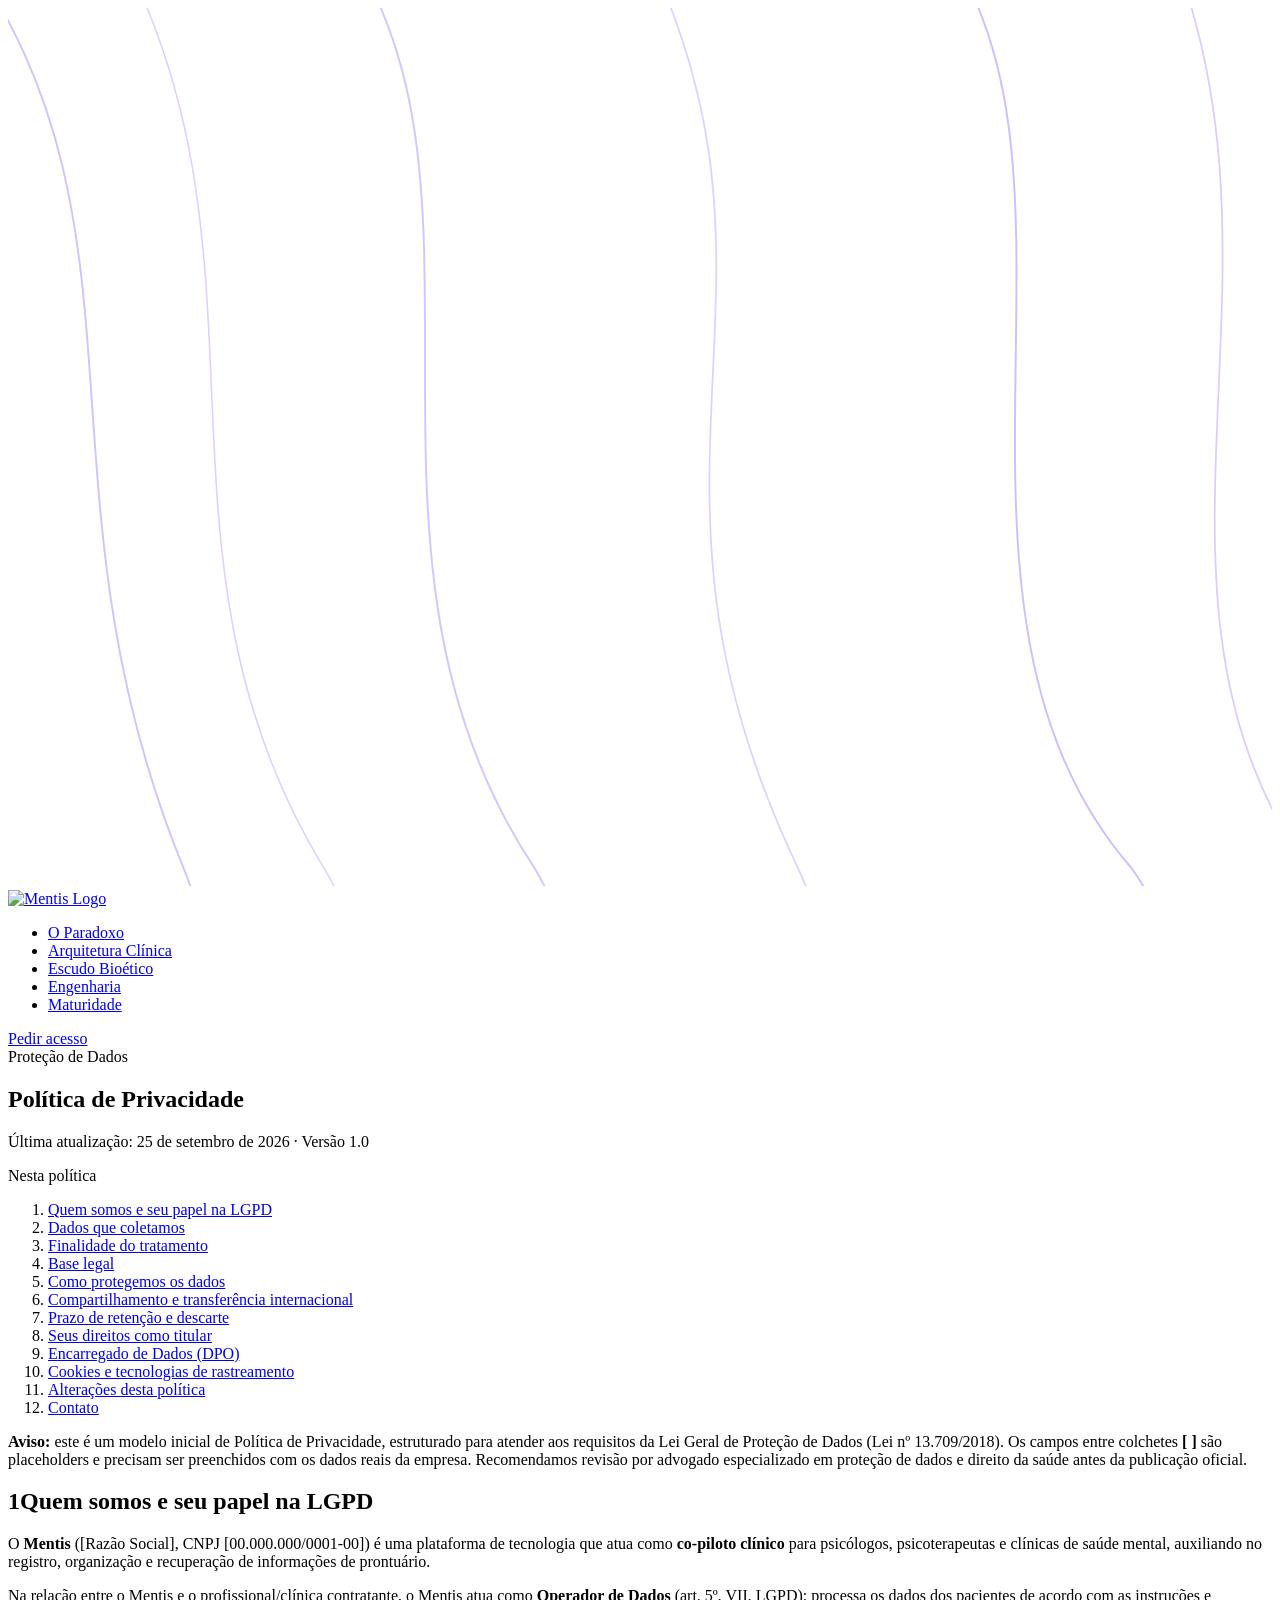
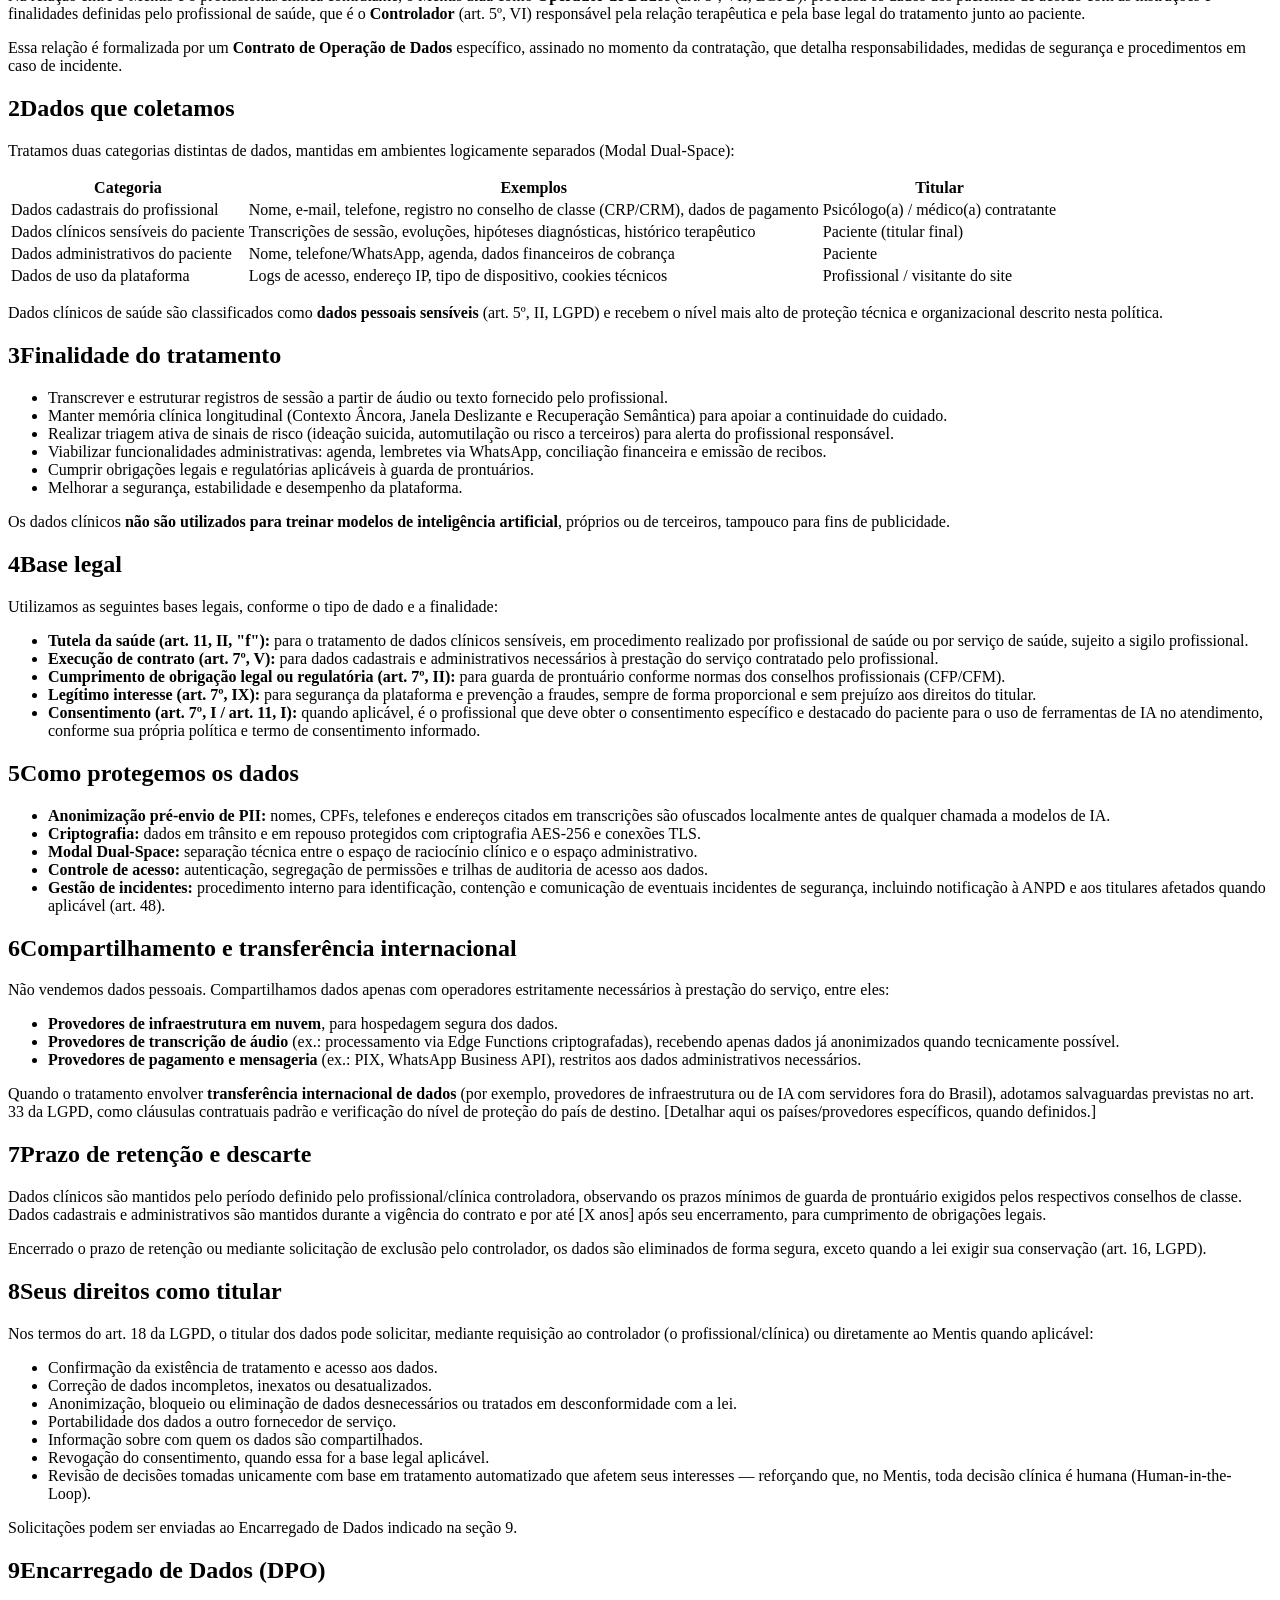
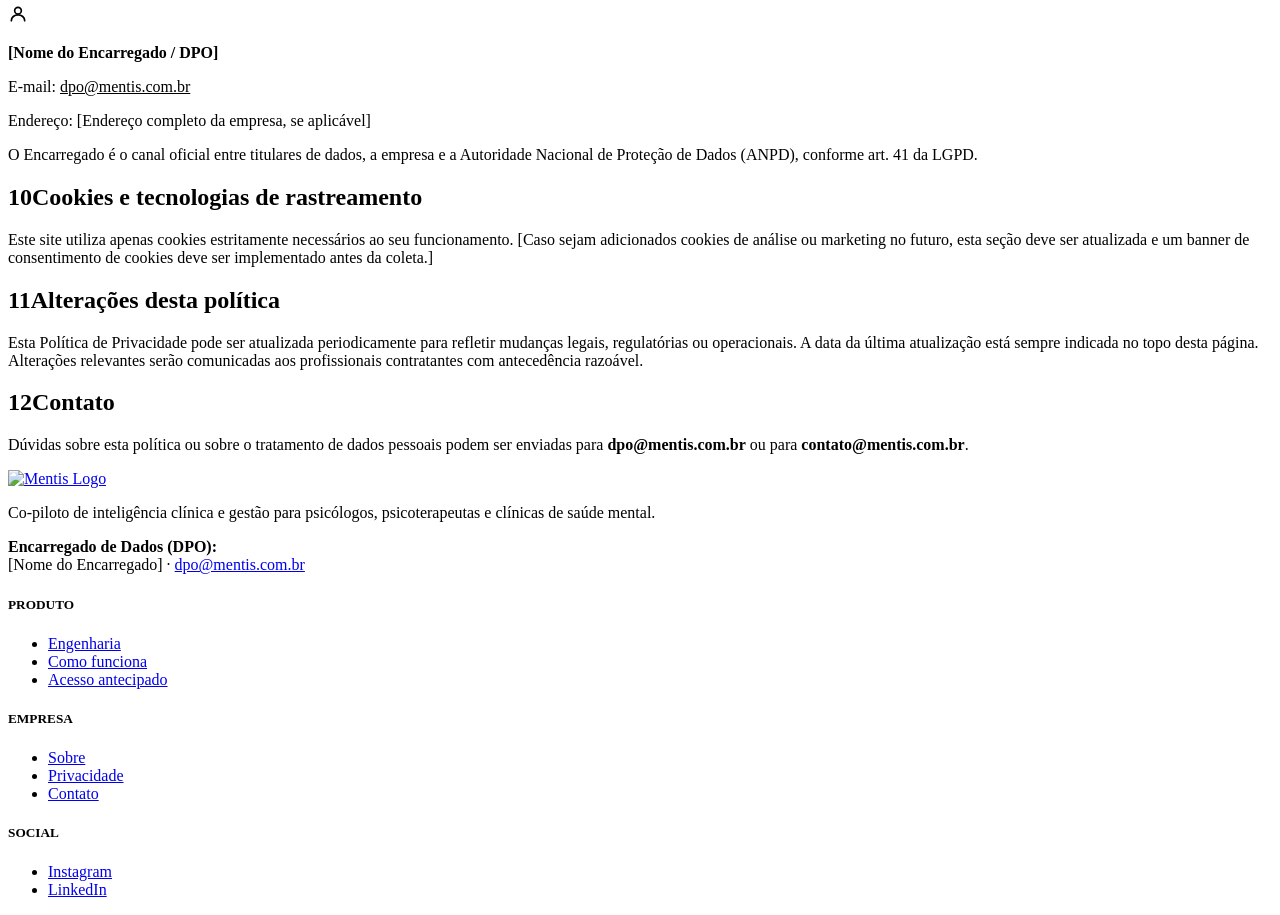
==== privacidade.html @ 3834ee6a "Add files via upload" ====
<!DOCTYPE html>
<html lang="pt-BR">
<head>
    <meta charset="UTF-8">
    <meta name="viewport" content="width=device-width, initial-scale=1.0">
    <title>Política de Privacidade — Mentis</title>
    <!-- Favicon (Ícone da aba do navegador) -->
    <link rel="icon" type="image/png" sizes="32x32" href="assets/images/favicon.png">
    <link rel="icon" type="image/png" sizes="16x16" href="assets/images/favicon.png">
    <link rel="apple-touch-icon" sizes="180x180" href="assets/images/favicon.png">
    <link rel="shortcut icon" href="favicon.ico">
    <link rel="stylesheet" href="styles/styles.css">
    <link rel="preconnect" href="https://fonts.googleapis.com">
    <link rel="preconnect" href="https://fonts.gstatic.com" crossorigin>
    <link href="https://fonts.googleapis.com/css2?family=Lora:ital,wght@0,400..700;1,400..700&family=Plus+Jakarta+Sans:ital,wght@0,400..800;1,400..800&display=swap" rel="stylesheet">
</head>
<body>
    <!-- Animated background wavy lines -->
    <div class="bg-lines" aria-hidden="true">
        <svg viewBox="0 0 1440 1000" fill="none" xmlns="http://www.w3.org/2000/svg" preserveAspectRatio="none">
            <path d="M-60 -80 C 180 240, 20 540, 200 980 C 290 1200, 160 1400, 250 1700" stroke="rgba(110, 68, 255, 0.32)" stroke-width="2.2" class="wave-line wave-1"/>
            <path d="M120 -80 C 320 280, 140 620, 360 980 C 470 1160, 310 1360, 420 1700" stroke="rgba(124, 58, 237, 0.24)" stroke-width="1.8" class="wave-line wave-2"/>
            <path d="M380 -80 C 580 200, 360 620, 600 980 C 720 1180, 520 1380, 660 1700" stroke="rgba(110, 68, 255, 0.30)" stroke-width="2.2" class="wave-line wave-3"/>
            <path d="M720 -80 C 920 320, 680 520, 900 980 C 1020 1240, 820 1420, 960 1700" stroke="rgba(139, 92, 246, 0.28)" stroke-width="2" class="wave-line wave-4"/>
            <path d="M1060 -80 C 1260 180, 1020 680, 1280 980 C 1400 1140, 1210 1360, 1340 1700" stroke="rgba(110, 68, 255, 0.34)" stroke-width="2.2" class="wave-line wave-5"/>
            <path d="M1320 -80 C 1480 300, 1260 660, 1480 980 C 1580 1180, 1410 1380, 1520 1700" stroke="rgba(124, 58, 237, 0.26)" stroke-width="2" class="wave-line wave-6"/>
        </svg>
    </div>

    <header class="header">
        <div class="container header__content">
            <a href="index.html" class="logo" aria-label="Mentis Home" title="Mentis">
                <img src="assets/images/logo.png" alt="Mentis Logo" class="logo__img">
            </a>
            <nav class="nav">
                <ul class="nav__list">
                    <li class="nav__item"><a href="index.html#paradoxo" class="nav__link">O Paradoxo</a></li>
                    <li class="nav__item"><a href="index.html#arquitetura" class="nav__link">Arquitetura Clínica</a></li>
                    <li class="nav__item"><a href="index.html#bioetico" class="nav__link">Escudo Bioético</a></li>
                    <li class="nav__item"><a href="index.html#engenharia" class="nav__link">Engenharia</a></li>
                    <li class="nav__item"><a href="index.html#maturidade" class="nav__link">Maturidade</a></li>
                </ul>
            </nav>
            <a href="index.html#sobre" class="btn btn--primary">Pedir acesso</a>
        </div>
    </header>

    <section class="policy-hero">
        <div class="container">
            <div class="section-tagline-wrapper section-tagline-wrapper--left">
                <span class="tagline-badge">
                    <span class="tagline-badge__dot"></span> Proteção de Dados
                </span>
            </div>
            <h1 class="section-title">Política de Privacidade</h1>
            <p class="policy-hero__updated">Última atualização: 25 de setembro de 2026 &middot; Versão 1.0</p>
        </div>
    </section>

    <section class="policy-layout container">
        <aside class="policy-toc" aria-label="Sumário">
            <p class="policy-toc__title">Nesta política</p>
            <ol>
                <li><a href="#quem-somos">Quem somos e seu papel na LGPD</a></li>
                <li><a href="#dados-coletados">Dados que coletamos</a></li>
                <li><a href="#finalidade">Finalidade do tratamento</a></li>
                <li><a href="#base-legal">Base legal</a></li>
                <li><a href="#seguranca">Como protegemos os dados</a></li>
                <li><a href="#compartilhamento">Compartilhamento e transferência internacional</a></li>
                <li><a href="#retencao">Prazo de retenção e descarte</a></li>
                <li><a href="#direitos">Seus direitos como titular</a></li>
                <li><a href="#encarregado">Encarregado de Dados (DPO)</a></li>
                <li><a href="#cookies">Cookies e tecnologias de rastreamento</a></li>
                <li><a href="#alteracoes">Alterações desta política</a></li>
                <li><a href="#contato">Contato</a></li>
            </ol>
        </aside>

        <article class="policy-content">
            <div class="policy-notice">
                <strong>Aviso:</strong> este é um modelo inicial de Política de Privacidade, estruturado para atender aos requisitos da Lei Geral de Proteção de Dados (Lei nº 13.709/2018). Os campos entre colchetes <strong>[ ]</strong> são placeholders e precisam ser preenchidos com os dados reais da empresa. Recomendamos revisão por advogado especializado em proteção de dados e direito da saúde antes da publicação oficial.
            </div>

            <div class="policy-section" id="quem-somos">
                <h2 class="policy-section__title"><span class="policy-section__number">1</span>Quem somos e seu papel na LGPD</h2>
                <p>
                    O <strong>Mentis</strong> ([Razão Social], CNPJ [00.000.000/0001-00]) é uma plataforma de tecnologia que atua como <strong>co-piloto clínico</strong> para psicólogos, psicoterapeutas e clínicas de saúde mental, auxiliando no registro, organização e recuperação de informações de prontuário.
                </p>
                <p>
                    Na relação entre o Mentis e o profissional/clínica contratante, o Mentis atua como <strong>Operador de Dados</strong> (art. 5º, VII, LGPD): processa os dados dos pacientes de acordo com as instruções e finalidades definidas pelo profissional de saúde, que é o <strong>Controlador</strong> (art. 5º, VI) responsável pela relação terapêutica e pela base legal do tratamento junto ao paciente.
                </p>
                <p>
                    Essa relação é formalizada por um <strong>Contrato de Operação de Dados</strong> específico, assinado no momento da contratação, que detalha responsabilidades, medidas de segurança e procedimentos em caso de incidente.
                </p>
            </div>

            <div class="policy-section" id="dados-coletados">
                <h2 class="policy-section__title"><span class="policy-section__number">2</span>Dados que coletamos</h2>
                <p>Tratamos duas categorias distintas de dados, mantidas em ambientes logicamente separados (Modal Dual-Space):</p>
                <div class="policy-table-wrapper">
                    <table class="policy-table">
                        <thead>
                            <tr>
                                <th>Categoria</th>
                                <th>Exemplos</th>
                                <th>Titular</th>
                            </tr>
                        </thead>
                        <tbody>
                            <tr>
                                <td>Dados cadastrais do profissional</td>
                                <td>Nome, e-mail, telefone, registro no conselho de classe (CRP/CRM), dados de pagamento</td>
                                <td>Psicólogo(a) / médico(a) contratante</td>
                            </tr>
                            <tr>
                                <td>Dados clínicos sensíveis do paciente</td>
                                <td>Transcrições de sessão, evoluções, hipóteses diagnósticas, histórico terapêutico</td>
                                <td>Paciente (titular final)</td>
                            </tr>
                            <tr>
                                <td>Dados administrativos do paciente</td>
                                <td>Nome, telefone/WhatsApp, agenda, dados financeiros de cobrança</td>
                                <td>Paciente</td>
                            </tr>
                            <tr>
                                <td>Dados de uso da plataforma</td>
                                <td>Logs de acesso, endereço IP, tipo de dispositivo, cookies técnicos</td>
                                <td>Profissional / visitante do site</td>
                            </tr>
                        </tbody>
                    </table>
                </div>
                <p>
                    Dados clínicos de saúde são classificados como <strong>dados pessoais sensíveis</strong> (art. 5º, II, LGPD) e recebem o nível mais alto de proteção técnica e organizacional descrito nesta política.
                </p>
            </div>

            <div class="policy-section" id="finalidade">
                <h2 class="policy-section__title"><span class="policy-section__number">3</span>Finalidade do tratamento</h2>
                <ul>
                    <li>Transcrever e estruturar registros de sessão a partir de áudio ou texto fornecido pelo profissional.</li>
                    <li>Manter memória clínica longitudinal (Contexto Âncora, Janela Deslizante e Recuperação Semântica) para apoiar a continuidade do cuidado.</li>
                    <li>Realizar triagem ativa de sinais de risco (ideação suicida, automutilação ou risco a terceiros) para alerta do profissional responsável.</li>
                    <li>Viabilizar funcionalidades administrativas: agenda, lembretes via WhatsApp, conciliação financeira e emissão de recibos.</li>
                    <li>Cumprir obrigações legais e regulatórias aplicáveis à guarda de prontuários.</li>
                    <li>Melhorar a segurança, estabilidade e desempenho da plataforma.</li>
                </ul>
                <p>
                    Os dados clínicos <strong>não são utilizados para treinar modelos de inteligência artificial</strong>, próprios ou de terceiros, tampouco para fins de publicidade.
                </p>
            </div>

            <div class="policy-section" id="base-legal">
                <h2 class="policy-section__title"><span class="policy-section__number">4</span>Base legal</h2>
                <p>Utilizamos as seguintes bases legais, conforme o tipo de dado e a finalidade:</p>
                <ul>
                    <li><strong>Tutela da saúde (art. 11, II, "f"):</strong> para o tratamento de dados clínicos sensíveis, em procedimento realizado por profissional de saúde ou por serviço de saúde, sujeito a sigilo profissional.</li>
                    <li><strong>Execução de contrato (art. 7º, V):</strong> para dados cadastrais e administrativos necessários à prestação do serviço contratado pelo profissional.</li>
                    <li><strong>Cumprimento de obrigação legal ou regulatória (art. 7º, II):</strong> para guarda de prontuário conforme normas dos conselhos profissionais (CFP/CFM).</li>
                    <li><strong>Legítimo interesse (art. 7º, IX):</strong> para segurança da plataforma e prevenção a fraudes, sempre de forma proporcional e sem prejuízo aos direitos do titular.</li>
                    <li><strong>Consentimento (art. 7º, I / art. 11, I):</strong> quando aplicável, é o profissional que deve obter o consentimento específico e destacado do paciente para o uso de ferramentas de IA no atendimento, conforme sua própria política e termo de consentimento informado.</li>
                </ul>
            </div>

            <div class="policy-section" id="seguranca">
                <h2 class="policy-section__title"><span class="policy-section__number">5</span>Como protegemos os dados</h2>
                <ul>
                    <li><strong>Anonimização pré-envio de PII:</strong> nomes, CPFs, telefones e endereços citados em transcrições são ofuscados localmente antes de qualquer chamada a modelos de IA.</li>
                    <li><strong>Criptografia:</strong> dados em trânsito e em repouso protegidos com criptografia AES-256 e conexões TLS.</li>
                    <li><strong>Modal Dual-Space:</strong> separação técnica entre o espaço de raciocínio clínico e o espaço administrativo.</li>
                    <li><strong>Controle de acesso:</strong> autenticação, segregação de permissões e trilhas de auditoria de acesso aos dados.</li>
                    <li><strong>Gestão de incidentes:</strong> procedimento interno para identificação, contenção e comunicação de eventuais incidentes de segurança, incluindo notificação à ANPD e aos titulares afetados quando aplicável (art. 48).</li>
                </ul>
            </div>

            <div class="policy-section" id="compartilhamento">
                <h2 class="policy-section__title"><span class="policy-section__number">6</span>Compartilhamento e transferência internacional</h2>
                <p>
                    Não vendemos dados pessoais. Compartilhamos dados apenas com operadores estritamente necessários à prestação do serviço, entre eles:
                </p>
                <ul>
                    <li><strong>Provedores de infraestrutura em nuvem</strong>, para hospedagem segura dos dados.</li>
                    <li><strong>Provedores de transcrição de áudio</strong> (ex.: processamento via Edge Functions criptografadas), recebendo apenas dados já anonimizados quando tecnicamente possível.</li>
                    <li><strong>Provedores de pagamento e mensageria</strong> (ex.: PIX, WhatsApp Business API), restritos aos dados administrativos necessários.</li>
                </ul>
                <p>
                    Quando o tratamento envolver <strong>transferência internacional de dados</strong> (por exemplo, provedores de infraestrutura ou de IA com servidores fora do Brasil), adotamos salvaguardas previstas no art. 33 da LGPD, como cláusulas contratuais padrão e verificação do nível de proteção do país de destino. [Detalhar aqui os países/provedores específicos, quando definidos.]
                </p>
            </div>

            <div class="policy-section" id="retencao">
                <h2 class="policy-section__title"><span class="policy-section__number">7</span>Prazo de retenção e descarte</h2>
                <p>
                    Dados clínicos são mantidos pelo período definido pelo profissional/clínica controladora, observando os prazos mínimos de guarda de prontuário exigidos pelos respectivos conselhos de classe. Dados cadastrais e administrativos são mantidos durante a vigência do contrato e por até [X anos] após seu encerramento, para cumprimento de obrigações legais.
                </p>
                <p>
                    Encerrado o prazo de retenção ou mediante solicitação de exclusão pelo controlador, os dados são eliminados de forma segura, exceto quando a lei exigir sua conservação (art. 16, LGPD).
                </p>
            </div>

            <div class="policy-section" id="direitos">
                <h2 class="policy-section__title"><span class="policy-section__number">8</span>Seus direitos como titular</h2>
                <p>Nos termos do art. 18 da LGPD, o titular dos dados pode solicitar, mediante requisição ao controlador (o profissional/clínica) ou diretamente ao Mentis quando aplicável:</p>
                <ul>
                    <li>Confirmação da existência de tratamento e acesso aos dados.</li>
                    <li>Correção de dados incompletos, inexatos ou desatualizados.</li>
                    <li>Anonimização, bloqueio ou eliminação de dados desnecessários ou tratados em desconformidade com a lei.</li>
                    <li>Portabilidade dos dados a outro fornecedor de serviço.</li>
                    <li>Informação sobre com quem os dados são compartilhados.</li>
                    <li>Revogação do consentimento, quando essa for a base legal aplicável.</li>
                    <li>Revisão de decisões tomadas unicamente com base em tratamento automatizado que afetem seus interesses — reforçando que, no Mentis, toda decisão clínica é humana (Human-in-the-Loop).</li>
                </ul>
                <p>Solicitações podem ser enviadas ao Encarregado de Dados indicado na seção 9.</p>
            </div>

            <div class="policy-section" id="encarregado">
                <h2 class="policy-section__title"><span class="policy-section__number">9</span>Encarregado de Dados (DPO)</h2>
                <div class="policy-dpo-card">
                    <div class="policy-dpo-card__icon">
                        <svg width="20" height="20" viewBox="0 0 24 24" fill="none" stroke="currentColor" stroke-width="2" stroke-linecap="round" stroke-linejoin="round"><circle cx="12" cy="8" r="4"/><path d="M4 20c0-4 3.6-7 8-7s8 3 8 7"/></svg>
                    </div>
                    <div>
                        <p><strong>[Nome do Encarregado / DPO]</strong></p>
                        <p>E-mail: <a href="mailto:dpo@mentis.com.br" class="footer__link" style="color:var(--color-primary);">dpo@mentis.com.br</a></p>
                        <p>Endereço: [Endereço completo da empresa, se aplicável]</p>
                    </div>
                </div>
                <p style="margin-top:16px;">
                    O Encarregado é o canal oficial entre titulares de dados, a empresa e a Autoridade Nacional de Proteção de Dados (ANPD), conforme art. 41 da LGPD.
                </p>
            </div>

            <div class="policy-section" id="cookies">
                <h2 class="policy-section__title"><span class="policy-section__number">10</span>Cookies e tecnologias de rastreamento</h2>
                <p>
                    Este site utiliza apenas cookies estritamente necessários ao seu funcionamento. [Caso sejam adicionados cookies de análise ou marketing no futuro, esta seção deve ser atualizada e um banner de consentimento de cookies deve ser implementado antes da coleta.]
                </p>
            </div>

            <div class="policy-section" id="alteracoes">
                <h2 class="policy-section__title"><span class="policy-section__number">11</span>Alterações desta política</h2>
                <p>
                    Esta Política de Privacidade pode ser atualizada periodicamente para refletir mudanças legais, regulatórias ou operacionais. A data da última atualização está sempre indicada no topo desta página. Alterações relevantes serão comunicadas aos profissionais contratantes com antecedência razoável.
                </p>
            </div>

            <div class="policy-section" id="contato">
                <h2 class="policy-section__title"><span class="policy-section__number">12</span>Contato</h2>
                <p>
                    Dúvidas sobre esta política ou sobre o tratamento de dados pessoais podem ser enviadas para <a href="mailto:dpo@mentis.com.br" style="color:var(--color-primary); text-decoration:none; font-weight:600;">dpo@mentis.com.br</a> ou para <a href="mailto:contato@mentis.com.br" style="color:var(--color-primary); text-decoration:none; font-weight:600;">contato@mentis.com.br</a>.
                </p>
            </div>
        </article>
    </section>

    <footer class="footer">
        <div class="container footer__content">
            <div class="footer__brand">
                <a href="index.html" class="logo" aria-label="Mentis Home">
                    <img src="assets/images/logo.png" alt="Mentis Logo" class="logo__img logo__img--footer">
                </a>
                <p class="footer__description">
                    Co-piloto de inteligência clínica e gestão para psicólogos, psicoterapeutas e clínicas de saúde mental.
                </p>
                <p class="footer__dpo">
                    <strong>Encarregado de Dados (DPO):</strong><br>
                    [Nome do Encarregado] &middot; <a href="mailto:dpo@mentis.com.br" class="footer__link">dpo@mentis.com.br</a>
                </p>
            </div>
            <div class="footer__links-group">
                <div class="footer__links-column">
                    <h5 class="footer__links-title">PRODUTO</h5>
                    <ul class="footer__links-list">
                        <li><a href="index.html#engenharia" class="footer__link">Engenharia</a></li>
                        <li><a href="index.html#fluxo" class="footer__link">Como funciona</a></li>
                        <li><a href="index.html#sobre" class="footer__link">Acesso antecipado</a></li>
                    </ul>
                </div>
                <div class="footer__links-column">
                    <h5 class="footer__links-title">EMPRESA</h5>
                    <ul class="footer__links-list">
                        <li><a href="index.html#arquitetura" class="footer__link">Sobre</a></li>
                        <li><a href="privacidade.html" class="footer__link">Privacidade</a></li>
                        <li><a href="index.html#contato" class="footer__link">Contato</a></li>
                    </ul>
                </div>
                <div class="footer__links-column">
                    <h5 class="footer__links-title">SOCIAL</h5>
                    <ul class="footer__links-list">
                        <li><a href="#" class="footer__link">Instagram</a></li>
                        <li><a href="#" class="footer__link">LinkedIn</a></li>
                    </ul>
                </div>
            </div>
        </div>
    </footer>
</body>
</html>
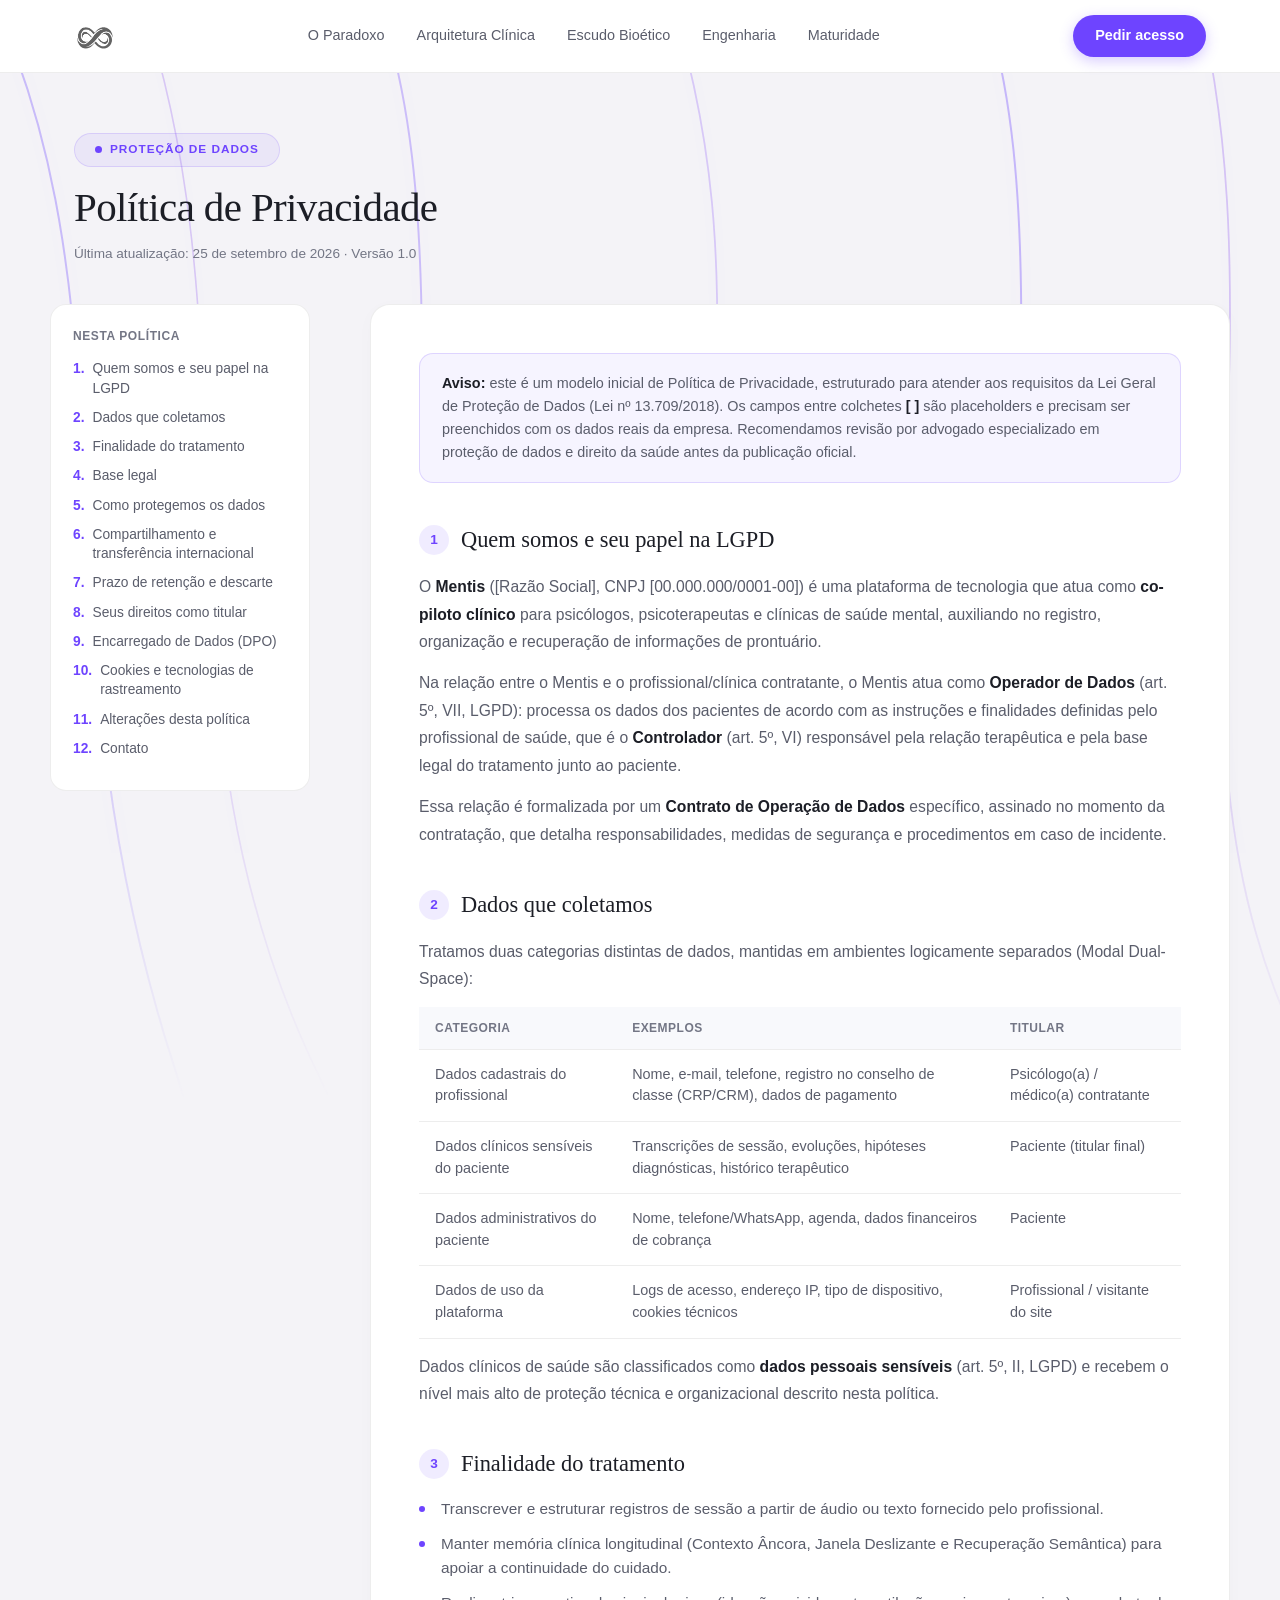
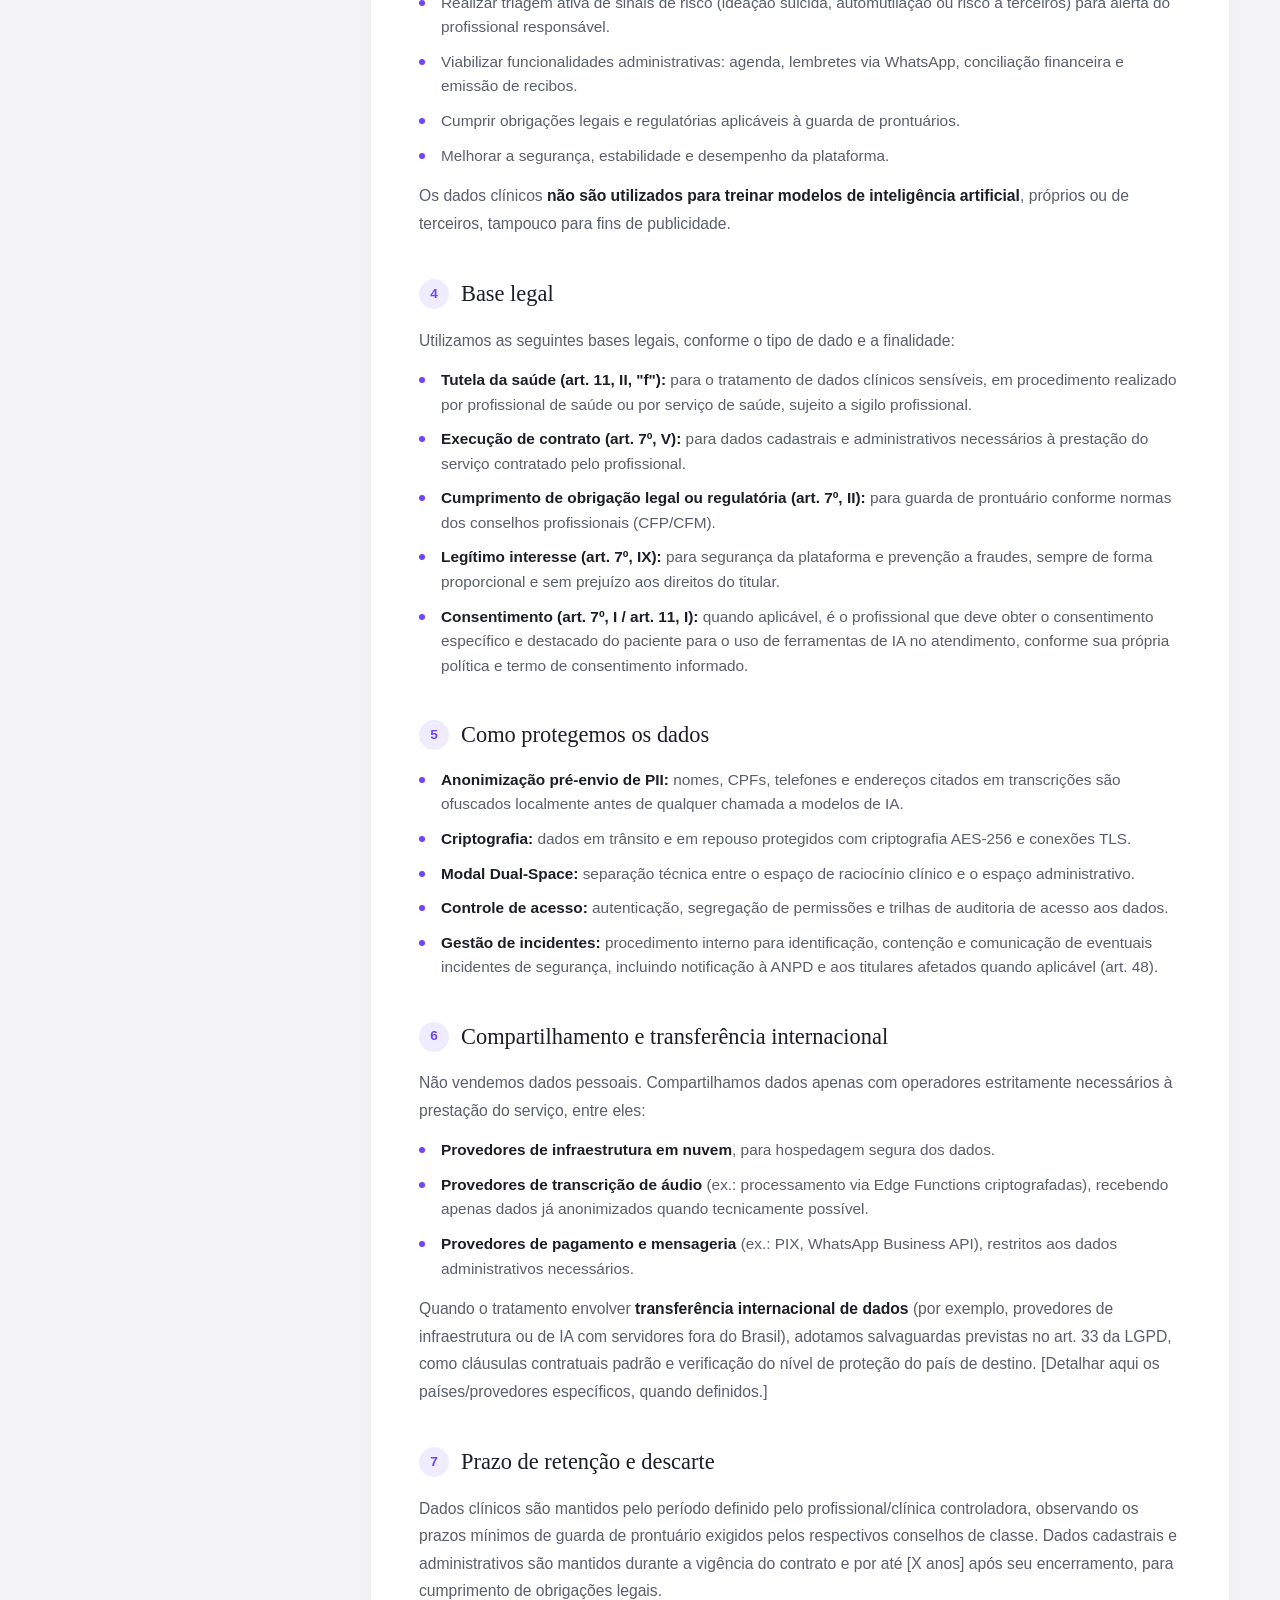
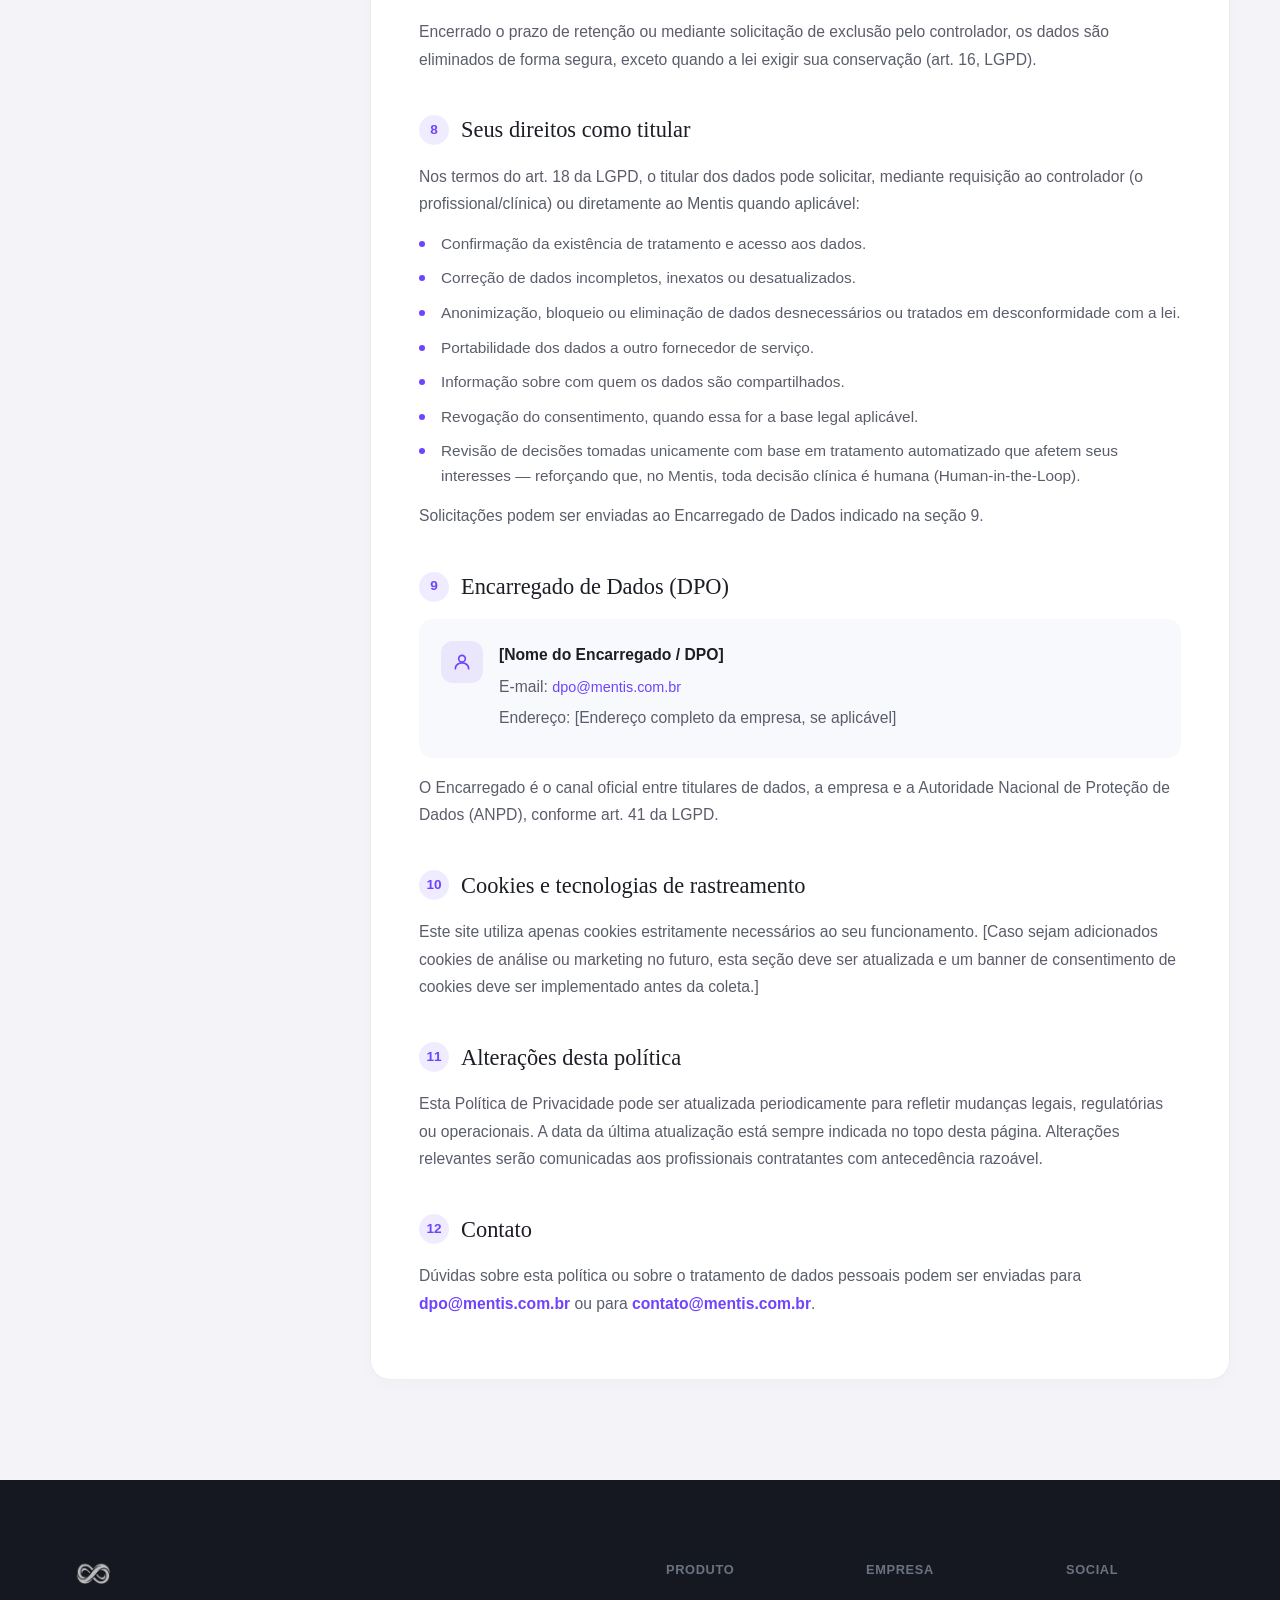
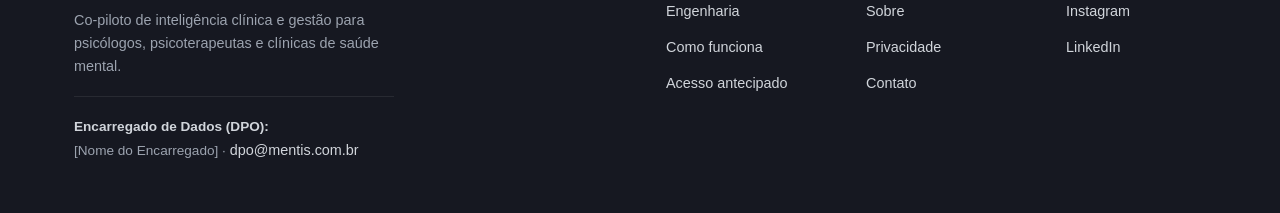
==== commit f4756ff3: "Add files via upload" ====
--- a/privacidade.html
+++ b/privacidade.html
@@ -10,6 +10,7 @@
     <link rel="apple-touch-icon" sizes="180x180" href="assets/images/favicon.png">
     <link rel="shortcut icon" href="favicon.ico">
     <link rel="stylesheet" href="styles/styles.css">
+    <script src="assets/js/main.js" defer></script>
     <link rel="preconnect" href="https://fonts.googleapis.com">
     <link rel="preconnect" href="https://fonts.gstatic.com" crossorigin>
     <link href="https://fonts.googleapis.com/css2?family=Lora:ital,wght@0,400..700;1,400..700&family=Plus+Jakarta+Sans:ital,wght@0,400..800;1,400..800&display=swap" rel="stylesheet">
@@ -41,7 +42,10 @@
                     <li class="nav__item"><a href="index.html#maturidade" class="nav__link">Maturidade</a></li>
                 </ul>
             </nav>
-            <a href="index.html#sobre" class="btn btn--primary">Pedir acesso</a>
+            <div class="header__actions">
+                <a href="index.html#sobre" class="btn btn--primary">Pedir acesso</a>
+                <button class="nav-toggle" type="button" aria-label="Abrir menu" aria-expanded="false"><svg width="20" height="20" viewBox="0 0 24 24" fill="none" stroke="currentColor" stroke-width="2" stroke-linecap="round"><path d="M4 7h16M4 12h16M4 17h16"/></svg></button>
+            </div>
         </div>
     </header>
 
--- a/styles/styles.css
+++ b/styles/styles.css
@@ -0,0 +1,1903 @@
+/* --- Design System Mentis (Senior Clinical Redesign) --- */
+:root {
+    --color-primary: #6E44FF;        /* Roxo clínico vibrante */
+    --color-primary-hover: #582FE6;
+    --color-primary-glow: rgba(110, 68, 255, 0.28);
+    --color-login-purple: #5B38E8;   /* Roxo exato da tela de login */
+    --color-dark: #2B2E3A;           /* Botão grafite/charcoal escuro */
+    --color-dark-hover: #1E202A;
+    --color-light-bg: #F4F3F7;       /* Fundo branco acinzentado da referência */
+    --color-card-bg: #FFFFFF;
+    --color-text: #1C1E26;
+    --color-text-muted: #5A5D6B;
+    --color-text-light: #737685;
+    --color-border: rgba(0, 0, 0, 0.07);
+    --font-family-serif: 'Lora', Georgia, serif;
+    --font-family-sans: 'Plus Jakarta Sans', -apple-system, BlinkMacSystemFont, 'Segoe UI', Roboto, sans-serif;
+}
+
+* {
+    margin: 0;
+    padding: 0;
+    box-sizing: border-box;
+}
+
+html {
+    font-size: 16px;
+    scroll-behavior: smooth;
+}
+
+body {
+    font-family: var(--font-family-sans);
+    color: var(--color-text);
+    background-color: var(--color-light-bg);
+    line-height: 1.5;
+    position: relative;
+    overflow-x: hidden;
+    min-height: 100vh;
+}
+
+.container {
+    max-width: 1180px;
+    margin: 0 auto;
+    padding: 0 24px;
+    position: relative;
+    z-index: 2;
+}
+
+/* --- Animated Background Wavy Lines (Evidentes & Movimentando-se) --- */
+.bg-lines {
+    position: absolute;
+    top: 0;
+    left: 0;
+    width: 100%;
+    height: 100%;
+    overflow: hidden;
+    pointer-events: none;
+    z-index: 1;
+}
+
+.bg-lines svg {
+    width: 100%;
+    height: 100%;
+    min-height: 1000px;
+    display: block;
+}
+
+.wave-line {
+    transform-origin: center;
+    filter: drop-shadow(0 0 8px rgba(110, 68, 255, 0.16));
+}
+
+.wave-1 {
+    animation: waveFlow1 12s ease-in-out infinite alternate;
+}
+.wave-2 {
+    animation: waveFlow2 16s ease-in-out infinite alternate;
+    animation-delay: -3s;
+}
+.wave-3 {
+    animation: waveFlow3 14s ease-in-out infinite alternate;
+    animation-delay: -5s;
+}
+.wave-4 {
+    animation: waveFlow1 18s ease-in-out infinite alternate;
+    animation-delay: -8s;
+}
+.wave-5 {
+    animation: waveFlow2 15s ease-in-out infinite alternate;
+    animation-delay: -10s;
+}
+.wave-6 {
+    animation: waveFlow3 19s ease-in-out infinite alternate;
+    animation-delay: -13s;
+}
+
+@keyframes waveFlow1 {
+    0% {
+        transform: translate(0, 0) scaleY(1) skewX(0deg);
+    }
+    50% {
+        transform: translate(-38px, -32px) scaleY(1.05) skewX(3.5deg);
+    }
+    100% {
+        transform: translate(30px, 28px) scaleY(0.95) skewX(-3deg);
+    }
+}
+
+@keyframes waveFlow2 {
+    0% {
+        transform: translate(0, 0) scaleY(1) skewX(0deg);
+    }
+    50% {
+        transform: translate(35px, -28px) scaleY(0.95) skewX(-3.2deg);
+    }
+    100% {
+        transform: translate(-32px, 34px) scaleY(1.04) skewX(2.8deg);
+    }
+}
+
+@keyframes waveFlow3 {
+    0% {
+        transform: translate(0, 0) scaleY(1) skewX(0deg);
+    }
+    50% {
+        transform: translate(-28px, 32px) scaleY(1.04) skewX(2.5deg);
+    }
+    100% {
+        transform: translate(36px, -30px) scaleY(0.96) skewX(-3.5deg);
+    }
+}
+
+/* --- Buttons & Inputs --- */
+.btn {
+    display: inline-flex;
+    align-items: center;
+    justify-content: center;
+    padding: 10px 24px;
+    border-radius: 9999px;
+    font-size: 0.95rem;
+    font-weight: 600;
+    text-decoration: none;
+    border: none;
+    cursor: pointer;
+    transition: all 0.25s cubic-bezier(0.4, 0, 0.2, 1);
+    font-family: var(--font-family-sans);
+}
+
+.btn:active {
+    transform: translateY(1px);
+}
+
+.btn--primary {
+    background-color: var(--color-primary);
+    color: white;
+    box-shadow: 0 4px 14px rgba(110, 68, 255, 0.28);
+}
+
+.btn--primary:hover {
+    background-color: var(--color-primary-hover);
+    box-shadow: 0 6px 20px rgba(110, 68, 255, 0.42);
+    transform: translateY(-2px);
+}
+
+.btn--dark {
+    background-color: var(--color-dark);
+    color: white;
+    box-shadow: 0 4px 12px rgba(43, 46, 58, 0.2);
+}
+
+.btn--dark:hover {
+    background-color: var(--color-dark-hover);
+    transform: translateY(-1px);
+}
+
+/* --- Header & Navigation (Totalmente uniforme, sem caixa branca) --- */
+.header {
+    padding: 26px 0;
+    position: relative;
+    z-index: 10;
+}
+
+.header__content {
+    display: flex;
+    justify-content: space-between;
+    align-items: center;
+}
+
+.logo {
+    display: inline-flex;
+    align-items: center;
+    text-decoration: none;
+    position: relative;
+    cursor: pointer;
+}
+
+.logo__img {
+    height: 26px;
+    width: auto;
+    object-fit: contain;
+    transition: filter 0.3s cubic-bezier(0.4, 0, 0.2, 1), transform 0.25s ease;
+}
+
+/* Quando passar o mouse sobre a logo, ela fica roxa com efeito luminoso */
+.logo:hover .logo__img {
+    filter: brightness(0) saturate(100%) invert(34%) sepia(74%) saturate(4815%) hue-rotate(247deg) brightness(102%) contrast(101%) drop-shadow(0 0 10px rgba(110, 68, 255, 0.5));
+    transform: scale(1.05);
+}
+
+.logo__img--footer {
+    filter: invert(1) brightness(1.2);
+    height: 24px;
+}
+
+.logo__img--footer:hover {
+    filter: invert(34%) sepia(74%) saturate(4815%) hue-rotate(247deg) brightness(102%) contrast(101%);
+}
+
+.nav__list {
+    list-style: none;
+    display: flex;
+    gap: 32px;
+    align-items: center;
+}
+
+.nav__link {
+    text-decoration: none;
+    color: var(--color-text-muted);
+    font-weight: 500;
+    font-size: 0.95rem;
+    transition: color 0.2s ease;
+    display: inline-block;
+}
+
+.nav__link:hover {
+    color: var(--color-primary);
+}
+
+/* Visually Hidden */
+.visually-hidden {
+    position: absolute;
+    width: 1px;
+    height: 1px;
+    padding: 0;
+    margin: -1px;
+    overflow: hidden;
+    clip: rect(0, 0, 0, 0);
+    white-space: nowrap;
+    border: 0;
+}
+
+/* --- Caixas Brancas de Destaque (Ao longo do site) --- */
+.section-tagline-wrapper {
+    text-align: center;
+    margin-bottom: 16px;
+}
+
+.section-tagline-wrapper--left {
+    text-align: left;
+}
+
+.tagline-badge {
+    display: inline-flex;
+    align-items: center;
+    gap: 8px;
+    background-color: #FFFFFF;
+    color: var(--color-primary);
+    padding: 7px 20px;
+    border-radius: 9999px;
+    font-size: 0.85rem;
+    font-weight: 600;
+    letter-spacing: 0.02em;
+    border: 1px solid rgba(110, 68, 255, 0.18);
+    box-shadow: 0 3px 12px rgba(0, 0, 0, 0.03);
+    transition: all 0.25s ease;
+}
+
+.tagline-badge__dot {
+    width: 7px;
+    height: 7px;
+    background-color: var(--color-primary);
+    border-radius: 50%;
+    display: inline-block;
+}
+
+.tagline-badge:hover {
+    transform: translateY(-2px);
+    box-shadow: 0 6px 18px rgba(110, 68, 255, 0.16);
+    border-color: var(--color-primary);
+}
+
+.category-box {
+    display: inline-flex;
+    align-items: center;
+    background-color: #FFFFFF;
+    color: var(--color-primary);
+    padding: 5px 14px;
+    border-radius: 9999px;
+    font-size: 0.76rem;
+    font-weight: 600;
+    text-transform: uppercase;
+    letter-spacing: 0.05em;
+    border: 1px solid rgba(110, 68, 255, 0.18);
+    box-shadow: 0 2px 8px rgba(0, 0, 0, 0.02);
+    margin-bottom: 12px;
+    transition: all 0.2s ease;
+}
+
+.category-box:hover {
+    transform: translateY(-1px);
+    box-shadow: 0 4px 12px rgba(110, 68, 255, 0.12);
+}
+
+.category-box--sm {
+    font-size: 0.7rem;
+    padding: 3px 10px;
+    margin-bottom: 0;
+}
+
+/* --- Status Bubble --- */
+.status-bubble {
+    display: inline-flex;
+    align-items: center;
+    padding: 6px 16px;
+    background-color: rgba(255, 255, 255, 0.85);
+    border: 1px solid rgba(110, 68, 255, 0.2);
+    border-radius: 9999px;
+    font-size: 0.85rem;
+    font-weight: 500;
+    color: var(--color-text-muted);
+    margin-bottom: 24px;
+    backdrop-filter: blur(8px);
+    box-shadow: 0 2px 8px rgba(0, 0, 0, 0.02);
+}
+
+.status-bubble__dot {
+    display: inline-block;
+    width: 7px;
+    height: 7px;
+    background-color: #9333EA;
+    border-radius: 50%;
+    margin-right: 8px;
+}
+
+.status-bubble--purple {
+    background-color: rgba(255, 255, 255, 0.9);
+    color: #4C1D95;
+}
+
+.status-bubble--purple .status-bubble__dot {
+    background-color: var(--color-primary);
+}
+
+.status-bubble--green {
+    background-color: rgba(209, 244, 226, 0.5);
+    color: #065F46;
+    border-color: rgba(16, 185, 129, 0.2);
+}
+
+.status-bubble--green .status-bubble__dot {
+    background-color: #10B981;
+}
+
+/* --- Hero Section --- */
+.hero {
+    padding: 50px 0 90px 0;
+    position: relative;
+    z-index: 2;
+}
+
+.hero__content {
+    display: grid;
+    grid-template-columns: 1.05fr 0.95fr;
+    gap: 60px;
+    align-items: center;
+}
+
+.hero__title {
+    font-family: var(--font-family-serif);
+    font-size: 3.5rem;
+    font-weight: 500;
+    line-height: 1.14;
+    color: var(--color-text);
+    margin-bottom: 22px;
+    letter-spacing: -0.02em;
+}
+
+.hero__description {
+    font-size: 1.12rem;
+    color: var(--color-text-muted);
+    line-height: 1.62;
+    margin-bottom: 38px;
+    max-width: 530px;
+}
+
+/* Email Form Pill Wrapper */
+.email-form__wrapper {
+    display: flex;
+    align-items: center;
+    background-color: #FFFFFF;
+    border: 1px solid rgba(0, 0, 0, 0.1);
+    border-radius: 9999px;
+    padding: 4px 4px 4px 20px;
+    box-shadow: 0 4px 20px rgba(0, 0, 0, 0.04);
+    max-width: 460px;
+    transition: border-color 0.2s ease, box-shadow 0.2s ease;
+}
+
+.email-form__wrapper:focus-within {
+    border-color: var(--color-primary);
+    box-shadow: 0 4px 24px rgba(110, 68, 255, 0.18);
+}
+
+.email-form__input {
+    border: none;
+    background: transparent;
+    font-size: 0.95rem;
+    font-family: var(--font-family-sans);
+    color: var(--color-text);
+    outline: none;
+    flex: 1;
+    min-width: 0;
+}
+
+.email-form__input::placeholder {
+    color: #A0A3B1;
+}
+
+.waiting-list {
+    display: flex;
+    align-items: center;
+    gap: 14px;
+    margin-top: 34px;
+}
+
+.avatar-group {
+    display: flex;
+    align-items: center;
+}
+
+.avatar {
+    width: 32px;
+    height: 32px;
+    border-radius: 50%;
+    margin-left: -8px;
+    border: 2px solid var(--color-light-bg);
+    display: inline-block;
+}
+
+.avatar:first-child {
+    margin-left: 0;
+}
+
+.avatar--1 { background: linear-gradient(135deg, #A78BFA, #7C3AED); }
+.avatar--2 { background: linear-gradient(135deg, #818CF8, #4F46E5); }
+.avatar--3 { background: linear-gradient(135deg, #C084FC, #9333EA); }
+.avatar--4 { background: linear-gradient(135deg, #60A5FA, #2563EB); }
+
+.waiting-list__text {
+    font-size: 0.9rem;
+    color: var(--color-text-light);
+    font-weight: 500;
+}
+
+/* ============================================================
+   --- iPhone X Mockup (Design Realista, Proporções Perfeitas) ---
+   ============================================================ */
+.phone-mockup {
+    display: flex;
+    justify-content: center;
+    align-items: center;
+    perspective: 1000px;
+}
+
+.iphone-x {
+    position: relative;
+    width: 350px;
+    height: 710px;
+    margin: 0 auto;
+}
+
+/* Botões Físicos Laterais do iPhone X */
+.iphone-x__btn-silent,
+.iphone-x__btn-volup,
+.iphone-x__btn-voldown,
+.iphone-x__btn-power {
+    position: absolute;
+    background: #1e2029;
+    border-radius: 3px;
+    z-index: 1;
+}
+
+.iphone-x__btn-silent {
+    left: -3px;
+    top: 110px;
+    width: 4px;
+    height: 30px;
+}
+
+.iphone-x__btn-volup {
+    left: -3px;
+    top: 156px;
+    width: 4px;
+    height: 52px;
+}
+
+.iphone-x__btn-voldown {
+    left: -3px;
+    top: 220px;
+    width: 4px;
+    height: 52px;
+}
+
+.iphone-x__btn-power {
+    right: -3px;
+    top: 168px;
+    width: 4px;
+    height: 68px;
+}
+
+/* Moldura externa preta com bordas arredondadas clássicas do iPhone X */
+.iphone-x__frame {
+    position: relative;
+    width: 100%;
+    height: 100%;
+    background: #0E0F14;
+    border-radius: 54px;
+    padding: 13px;
+    box-shadow: 
+        0 30px 70px -15px rgba(0, 0, 0, 0.25),
+        0 0 0 1px rgba(255, 255, 255, 0.14),
+        inset 0 0 0 3px #262732;
+    transition: transform 0.4s cubic-bezier(0.4, 0, 0.2, 1), box-shadow 0.4s ease;
+    z-index: 2;
+}
+
+.iphone-x:hover .iphone-x__frame {
+    transform: translateY(-8px);
+    box-shadow: 
+        0 42px 85px -15px rgba(110, 68, 255, 0.25),
+        0 0 0 1px rgba(110, 68, 255, 0.35),
+        inset 0 0 0 3px #353648;
+}
+
+/* Tela de Vidro Interna */
+.iphone-x__screen {
+    position: relative;
+    width: 100%;
+    height: 100%;
+    background: #FFFFFF;
+    border-radius: 43px;
+    padding: 16px 20px 14px 20px;
+    display: flex;
+    flex-direction: column;
+    justify-content: space-between;
+    overflow: hidden;
+    user-select: none;
+    box-shadow: inset 0 0 5px rgba(0, 0, 0, 0.04);
+}
+
+/* Notch Característico do iPhone X */
+.iphone-x__notch {
+    position: absolute;
+    top: 0;
+    left: 50%;
+    transform: translateX(-50%);
+    width: 165px;
+    height: 28px;
+    background: #0E0F14;
+    border-bottom-left-radius: 18px;
+    border-bottom-right-radius: 18px;
+    z-index: 15;
+    display: flex;
+    align-items: center;
+    justify-content: center;
+    gap: 12px;
+}
+
+.iphone-x__speaker {
+    width: 48px;
+    height: 4px;
+    background: #252834;
+    border-radius: 3px;
+}
+
+.iphone-x__camera {
+    width: 10px;
+    height: 10px;
+    background: #171922;
+    border-radius: 50%;
+    border: 1.5px solid #0E0F14;
+}
+
+/* Barra de Status Lateral ao Notch */
+.phone-screen__topbar {
+    display: flex;
+    justify-content: space-between;
+    align-items: center;
+    font-size: 0.78rem;
+    font-weight: 700;
+    color: #1C1E26;
+    padding: 0 4px;
+    position: relative;
+    z-index: 16;
+}
+
+.phone-screen__time {
+    padding-left: 4px;
+}
+
+.phone-screen__icons {
+    display: flex;
+    align-items: center;
+    gap: 6px;
+    padding-right: 4px;
+    font-size: 0.75rem;
+}
+
+.status-icon {
+    display: inline-block;
+}
+
+/* ============================================================
+   --- Tela de Login Mentis (Com maria123@teste.com) ---
+   ============================================================ */
+.phone-login {
+    display: flex;
+    flex-direction: column;
+    justify-content: center;
+    flex: 1;
+    padding: 6px 6px 14px 6px;
+}
+
+.login-brand {
+    text-align: center;
+    margin-bottom: 24px;
+}
+
+.login-brand__icon-wrap {
+    display: inline-flex;
+    align-items: center;
+    justify-content: center;
+    margin-bottom: 8px;
+    filter: drop-shadow(0 0 16px rgba(91, 56, 232, 0.45));
+}
+
+.login-brand__icon {
+    width: 64px;
+    height: auto;
+    display: block;
+}
+
+.login-brand__title {
+    font-family: var(--font-family-sans);
+    font-size: 1.85rem;
+    font-weight: 700;
+    color: #5B38E8;
+    margin: 0;
+    letter-spacing: -0.02em;
+}
+
+.login-brand__subtitle {
+    font-size: 0.92rem;
+    color: #8E92A4;
+    margin-top: 4px;
+    font-weight: 400;
+}
+
+.login-form {
+    display: flex;
+    flex-direction: column;
+}
+
+.login-form__group {
+    display: flex;
+    flex-direction: column;
+    margin-bottom: 12px;
+}
+
+.login-form__label {
+    font-size: 0.82rem;
+    font-weight: 600;
+    color: #5A5D6B;
+    margin-bottom: 6px;
+}
+
+.login-form__input {
+    background-color: #EBF2FC;
+    border: 1px solid transparent;
+    border-radius: 14px;
+    padding: 13px 16px;
+    font-size: 0.82rem;
+    font-family: var(--font-family-sans);
+    color: #1C1E26;
+    outline: none;
+    transition: all 0.2s ease;
+}
+
+.login-form__input[type="password"] {
+    letter-spacing: 3px;
+    font-size: 0.95rem;
+}
+
+.login-form__input:focus {
+    background-color: #FFFFFF;
+    border-color: #5B38E8;
+    box-shadow: 0 0 0 3px rgba(91, 56, 232, 0.12);
+}
+
+.login-form__forgot {
+    text-align: right;
+    margin-top: -2px;
+    margin-bottom: 22px;
+}
+
+.login-form__forgot-link {
+    color: #5B38E8;
+    font-size: 0.82rem;
+    font-weight: 600;
+    text-decoration: none;
+    transition: opacity 0.2s ease;
+}
+
+.login-form__forgot-link:hover {
+    opacity: 0.8;
+    text-decoration: underline;
+}
+
+/* Botão Entrar com Movimento Contínuo ao passar o mouse */
+.login-btn-entrar {
+    width: 100%;
+    background-color: #5B38E8;
+    color: #FFFFFF;
+    border: none;
+    border-radius: 9999px;
+    padding: 15px;
+    font-size: 1rem;
+    font-weight: 600;
+    cursor: pointer;
+    box-shadow: 0 8px 24px rgba(91, 56, 232, 0.35);
+    transition: background-color 0.25s ease, box-shadow 0.25s ease;
+    font-family: var(--font-family-sans);
+    position: relative;
+}
+
+.login-btn-entrar:hover {
+    background-color: #4C26E2;
+    box-shadow: 0 12px 32px rgba(91, 56, 232, 0.55);
+    animation: buttonMovement 1.2s ease-in-out infinite alternate;
+}
+
+@keyframes buttonMovement {
+    0% {
+        transform: translateY(-4px) scale(1.02);
+    }
+    50% {
+        transform: translateY(-8px) scale(1.04);
+    }
+    100% {
+        transform: translateY(-3px) scale(1.02);
+    }
+}
+
+.login-footer-text {
+    text-align: center;
+    font-size: 0.84rem;
+    color: #7B809A;
+    margin-top: 22px;
+    margin-bottom: 4px;
+}
+
+.login-footer-link {
+    color: #5B38E8;
+    font-weight: 600;
+    text-decoration: none;
+    transition: opacity 0.2s ease;
+}
+
+.login-footer-link:hover {
+    text-decoration: underline;
+    opacity: 0.85;
+}
+
+/* Home Indicator Bar do iPhone X */
+.iphone-x__home-indicator {
+    width: 125px;
+    height: 4px;
+    background: #1C1E26;
+    border-radius: 9999px;
+    margin: 6px auto 2px auto;
+    opacity: 0.85;
+}
+
+/* --- Common Section Styles --- */
+.section-title {
+    font-family: var(--font-family-serif);
+    font-size: 2.3rem;
+    font-weight: 500;
+    margin-bottom: 20px;
+    color: var(--color-text);
+}
+
+.section-title--centered {
+    text-align: center;
+}
+
+.section-description {
+    font-size: 1.05rem;
+    color: var(--color-text-muted);
+    margin-bottom: 40px;
+    line-height: 1.6;
+}
+
+.section-description--centered {
+    text-align: center;
+    max-width: 600px;
+    margin-left: auto;
+    margin-right: auto;
+}
+
+/* --- Cards & Feature Sections --- */
+.product-progress, .how-it-works, .find-your-way, .all-the-flow {
+    padding: 95px 0;
+    position: relative;
+    z-index: 2;
+}
+
+.feature-cards {
+    display: grid;
+    grid-template-columns: repeat(auto-fit, minmax(300px, 1fr));
+    gap: 28px;
+}
+
+.card {
+    background-color: var(--color-card-bg);
+    border-radius: 20px;
+    padding: 32px;
+    border: 1px solid var(--color-border);
+    box-shadow: 0 4px 20px rgba(0, 0, 0, 0.02);
+    transition: transform 0.3s ease, box-shadow 0.3s ease;
+}
+
+.card:hover {
+    transform: translateY(-4px);
+    box-shadow: 0 12px 30px rgba(0, 0, 0, 0.06);
+}
+
+.card__title {
+    font-family: var(--font-family-serif);
+    font-size: 1.35rem;
+    font-weight: 500;
+    margin-bottom: 12px;
+    color: var(--color-text);
+}
+
+.card__description {
+    font-size: 0.98rem;
+    color: var(--color-text-muted);
+    line-height: 1.6;
+}
+
+.section-footer {
+    text-align: center;
+    margin-top: 40px;
+}
+
+.link-more {
+    text-decoration: none;
+    color: var(--color-primary);
+    font-weight: 600;
+    display: inline-flex;
+    align-items: center;
+    gap: 6px;
+    transition: color 0.2s ease, transform 0.2s ease;
+}
+
+.link-more:hover {
+    color: var(--color-primary-hover);
+    transform: translateX(3px);
+}
+
+.how-it-works__content, .find-your-way__content, .all-the-flow__content {
+    display: grid;
+    grid-template-columns: 1fr 1fr;
+    gap: 60px;
+    align-items: center;
+}
+
+.feature-card--how {
+    background-color: var(--color-card-bg);
+}
+
+.mock-ui-wrapper {
+    display: flex;
+    justify-content: center;
+}
+
+.mock-ui {
+    background: #FFFFFF;
+    border-radius: 20px;
+    padding: 24px;
+    box-shadow: 0 8px 30px rgba(0, 0, 0, 0.04);
+    border: 1px solid var(--color-border);
+    width: 100%;
+    max-width: 420px;
+}
+
+.mock-ui__top {
+    display: flex;
+    justify-content: space-between;
+    align-items: center;
+    margin-bottom: 8px;
+}
+
+.mock-ui__title {
+    font-family: var(--font-family-serif);
+    font-size: 1.2rem;
+    font-weight: 500;
+    color: var(--color-text);
+    margin: 0;
+}
+
+.mock-ui__time, .mock-ui__query {
+    font-size: 0.82rem;
+    color: var(--color-text-light);
+    margin-bottom: 14px;
+}
+
+.mock-ui__message, .mock-ui__result {
+    background-color: #F8F9FC;
+    border-radius: 12px;
+    padding: 16px;
+    font-size: 0.92rem;
+    margin-bottom: 16px;
+    border: 1px solid rgba(0, 0, 0, 0.03);
+}
+
+.mock-ui__dots {
+    display: flex;
+    gap: 8px;
+}
+
+.mock-ui__dots .dot {
+    width: 7px;
+    height: 7px;
+    background-color: #E2E4E9;
+    border-radius: 50%;
+}
+
+.btn-flow {
+    display: flex;
+    align-items: center;
+    justify-content: flex-start;
+    gap: 10px;
+    background-color: #FFFFFF;
+    padding: 15px 22px;
+    border-radius: 9999px;
+    border: 1px solid var(--color-border);
+    font-size: 0.92rem;
+    font-weight: 500;
+    color: var(--color-text);
+    cursor: pointer;
+    font-family: var(--font-family-sans);
+    transition: all 0.25s ease;
+    box-shadow: 0 2px 8px rgba(0, 0, 0, 0.02);
+}
+
+.btn-flow:hover {
+    border-color: var(--color-primary);
+    transform: translateY(-2px);
+    box-shadow: 0 4px 16px rgba(110, 68, 255, 0.15);
+}
+
+.all-the-flow__buttons {
+    display: grid;
+    grid-template-columns: repeat(2, 1fr);
+    gap: 14px;
+}
+
+.flow-dot--purple {
+    background-color: var(--color-primary);
+}
+
+/* --- Página de Política de Privacidade --- */
+.policy-hero {
+    padding: 60px 0 20px 0;
+    position: relative;
+    z-index: 2;
+}
+
+.policy-hero__updated {
+    font-size: 0.85rem;
+    color: var(--color-text-light);
+    margin-top: -8px;
+    margin-bottom: 0;
+}
+
+.policy-layout {
+    display: grid;
+    grid-template-columns: 260px 1fr;
+    gap: 60px;
+    padding: 20px 0 100px 0;
+    position: relative;
+    z-index: 2;
+    align-items: start;
+}
+
+.policy-toc {
+    position: sticky;
+    top: 30px;
+    background-color: #FFFFFF;
+    border: 1px solid var(--color-border);
+    border-radius: 16px;
+    padding: 22px;
+}
+
+.policy-toc__title {
+    font-size: 0.75rem;
+    text-transform: uppercase;
+    letter-spacing: 0.05em;
+    color: var(--color-text-light);
+    font-weight: 700;
+    margin-bottom: 14px;
+}
+
+.policy-toc ol {
+    list-style: none;
+    counter-reset: policy-counter;
+}
+
+.policy-toc li {
+    counter-increment: policy-counter;
+    margin-bottom: 10px;
+}
+
+.policy-toc a {
+    text-decoration: none;
+    color: var(--color-text-muted);
+    font-size: 0.86rem;
+    line-height: 1.4;
+    display: flex;
+    gap: 8px;
+    transition: color 0.2s ease;
+}
+
+.policy-toc a::before {
+    content: counter(policy-counter) ".";
+    color: var(--color-primary);
+    font-weight: 700;
+    flex-shrink: 0;
+}
+
+.policy-toc a:hover {
+    color: var(--color-primary);
+}
+
+.policy-content {
+    background-color: #FFFFFF;
+    border: 1px solid var(--color-border);
+    border-radius: 20px;
+    padding: 48px;
+    box-shadow: 0 4px 20px rgba(0, 0, 0, 0.02);
+}
+
+.policy-notice {
+    background-color: rgba(110, 68, 255, 0.06);
+    border: 1px solid rgba(110, 68, 255, 0.18);
+    border-radius: 14px;
+    padding: 18px 22px;
+    font-size: 0.9rem;
+    color: var(--color-text-muted);
+    line-height: 1.6;
+    margin-bottom: 40px;
+}
+
+.policy-notice strong {
+    color: var(--color-text);
+}
+
+.policy-section {
+    margin-bottom: 40px;
+    scroll-margin-top: 30px;
+}
+
+.policy-section:last-child {
+    margin-bottom: 0;
+}
+
+.policy-section__title {
+    font-family: var(--font-family-serif);
+    font-size: 1.4rem;
+    font-weight: 500;
+    color: var(--color-text);
+    margin-bottom: 16px;
+    display: flex;
+    align-items: center;
+    gap: 12px;
+}
+
+.policy-section__number {
+    display: inline-flex;
+    align-items: center;
+    justify-content: center;
+    width: 30px;
+    height: 30px;
+    border-radius: 50%;
+    background-color: rgba(110, 68, 255, 0.1);
+    color: var(--color-primary);
+    font-family: var(--font-family-sans);
+    font-size: 0.85rem;
+    font-weight: 700;
+    flex-shrink: 0;
+}
+
+.policy-section p {
+    font-size: 0.98rem;
+    color: var(--color-text-muted);
+    line-height: 1.75;
+    margin-bottom: 14px;
+}
+
+.policy-section ul {
+    list-style: none;
+    margin-bottom: 14px;
+}
+
+.policy-section ul li {
+    position: relative;
+    padding-left: 22px;
+    margin-bottom: 10px;
+    font-size: 0.96rem;
+    color: var(--color-text-muted);
+    line-height: 1.6;
+}
+
+.policy-section ul li::before {
+    content: "";
+    position: absolute;
+    left: 0;
+    top: 9px;
+    width: 6px;
+    height: 6px;
+    border-radius: 50%;
+    background-color: var(--color-primary);
+}
+
+.policy-section strong {
+    color: var(--color-text);
+}
+
+.policy-table-wrapper {
+    overflow-x: auto;
+    margin-bottom: 14px;
+}
+
+.policy-table {
+    width: 100%;
+    border-collapse: collapse;
+    min-width: 520px;
+}
+
+.policy-table th {
+    text-align: left;
+    padding: 12px 16px;
+    font-size: 0.75rem;
+    text-transform: uppercase;
+    letter-spacing: 0.04em;
+    color: var(--color-text-light);
+    background-color: #F8F9FC;
+    border-bottom: 1px solid var(--color-border);
+}
+
+.policy-table td {
+    padding: 14px 16px;
+    font-size: 0.9rem;
+    color: var(--color-text-muted);
+    border-bottom: 1px solid var(--color-border);
+    vertical-align: top;
+}
+
+.policy-dpo-card {
+    display: flex;
+    gap: 16px;
+    background-color: #F8F9FC;
+    border-radius: 14px;
+    padding: 22px;
+    align-items: flex-start;
+}
+
+.policy-dpo-card__icon {
+    width: 42px;
+    height: 42px;
+    border-radius: 12px;
+    background-color: rgba(110, 68, 255, 0.1);
+    color: var(--color-primary);
+    display: flex;
+    align-items: center;
+    justify-content: center;
+    flex-shrink: 0;
+}
+
+.policy-dpo-card p {
+    margin-bottom: 4px;
+}
+
+@media (max-width: 900px) {
+    .policy-layout {
+        grid-template-columns: 1fr;
+    }
+
+    .policy-toc {
+        position: static;
+    }
+
+    .policy-content {
+        padding: 30px 24px;
+    }
+}
+
+/* --- Novas Seções de Conteúdo (Paradoxo, Arquitetura, Bioético, Engenharia, Maturidade, Impacto, Fluxo) --- */
+.pain-section, .philosophy-section, .bioethics-section, .engineering-section,
+.maturity-section, .impact-section {
+    padding: 95px 0;
+    position: relative;
+    z-index: 2;
+}
+
+.text-accent {
+    color: var(--color-primary);
+    font-style: italic;
+}
+
+.feature-cards--top-gap {
+    margin-top: 28px;
+}
+
+/* Dor / Pain cards */
+.category-box--danger {
+    color: #B91C1C;
+    border-color: rgba(220, 38, 38, 0.22);
+    background-color: #FFF1F1;
+}
+
+.category-box--warning {
+    color: #B45309;
+    border-color: rgba(217, 119, 6, 0.22);
+    background-color: #FFF8EC;
+}
+
+.pain-card {
+    display: flex;
+    flex-direction: column;
+}
+
+.solution-box {
+    background-color: rgba(16, 185, 129, 0.08);
+    border: 1px solid rgba(16, 185, 129, 0.18);
+    border-radius: 14px;
+    padding: 16px 18px;
+    margin-top: 18px;
+}
+
+.solution-box__title {
+    font-size: 0.85rem;
+    font-weight: 700;
+    color: #047857;
+    margin-bottom: 6px;
+}
+
+.solution-box__text {
+    font-size: 0.88rem;
+    color: var(--color-text-muted);
+    line-height: 1.55;
+}
+
+/* Icon cards (Filosofia, Bioético, Impacto) */
+.icon-card {
+    display: flex;
+    flex-direction: column;
+}
+
+.icon-badge {
+    width: 46px;
+    height: 46px;
+    border-radius: 14px;
+    display: flex;
+    align-items: center;
+    justify-content: center;
+    margin-bottom: 18px;
+}
+
+.icon-badge--purple { background-color: rgba(110, 68, 255, 0.1); color: var(--color-primary); }
+.icon-badge--green { background-color: rgba(16, 185, 129, 0.12); color: #059669; }
+.icon-badge--blue { background-color: rgba(59, 130, 246, 0.12); color: #2563EB; }
+.icon-badge--amber { background-color: rgba(245, 158, 11, 0.14); color: #B45309; }
+
+.card__note {
+    display: inline-block;
+    margin-top: 16px;
+    font-size: 0.82rem;
+    font-weight: 700;
+}
+
+.card__note--purple { color: var(--color-primary); }
+.card__note--green { color: #059669; }
+.card__note--blue { color: #2563EB; }
+
+/* Code / snippet box (mono, usado em Engenharia e Bioético) */
+.code-box {
+    background-color: #F8F9FC;
+    border: 1px solid rgba(0, 0, 0, 0.05);
+    border-radius: 10px;
+    padding: 12px 14px;
+    margin-top: 16px;
+    font-family: 'SFMono-Regular', Consolas, 'Liberation Mono', Menlo, monospace;
+    font-size: 0.82rem;
+    color: var(--color-text-muted);
+    line-height: 1.5;
+    word-break: break-word;
+}
+
+/* Alert box (Triagem de Red Flags) */
+.alert-box {
+    display: flex;
+    gap: 18px;
+    background-color: #FFFFFF;
+    border: 1px solid rgba(220, 38, 38, 0.14);
+    border-left: 4px solid #DC2626;
+    border-radius: 16px;
+    padding: 26px 28px;
+    margin-bottom: 28px;
+    box-shadow: 0 6px 24px rgba(220, 38, 38, 0.05);
+}
+
+.alert-box__icon {
+    font-size: 1.4rem;
+    line-height: 1;
+    flex-shrink: 0;
+}
+
+.alert-box__title {
+    font-family: var(--font-family-serif);
+    font-size: 1.15rem;
+    font-weight: 500;
+    color: var(--color-text);
+    margin-bottom: 8px;
+}
+
+.alert-box__text {
+    font-size: 0.94rem;
+    color: var(--color-text-muted);
+    line-height: 1.6;
+    margin-bottom: 16px;
+}
+
+.alert-box__tags {
+    display: flex;
+    flex-wrap: wrap;
+    gap: 10px;
+}
+
+.pill-tag {
+    display: inline-flex;
+    align-items: center;
+    padding: 5px 14px;
+    border-radius: 9999px;
+    font-size: 0.78rem;
+    font-weight: 600;
+}
+
+.pill-tag--danger {
+    background-color: #FFF1F1;
+    color: #B91C1C;
+    border: 1px solid rgba(220, 38, 38, 0.18);
+}
+
+/* Modal Dual-Space (dentro de Engenharia) */
+.subsection {
+    margin-top: 70px;
+}
+
+.subsection-title {
+    font-family: var(--font-family-serif);
+    font-size: 1.7rem;
+    font-weight: 500;
+    text-align: center;
+    color: var(--color-text);
+    margin-bottom: 14px;
+}
+
+.dual-space-grid {
+    display: grid;
+    grid-template-columns: 1fr 1fr;
+    gap: 28px;
+    margin-top: 40px;
+}
+
+.dual-card {
+    background-color: #FFFFFF;
+    border-radius: 20px;
+    padding: 30px;
+    border: 1px solid var(--color-border);
+    border-top: 4px solid var(--color-primary);
+    box-shadow: 0 4px 20px rgba(0, 0, 0, 0.03);
+}
+
+.dual-card--green {
+    border-top-color: #10B981;
+}
+
+.dual-card__header {
+    display: flex;
+    align-items: flex-start;
+    gap: 14px;
+    margin-bottom: 20px;
+}
+
+.dual-card__header .icon-badge {
+    margin-bottom: 0;
+    flex-shrink: 0;
+}
+
+.dual-card__title {
+    font-family: var(--font-family-serif);
+    font-size: 1.2rem;
+    font-weight: 500;
+    color: var(--color-text);
+    margin-bottom: 4px;
+}
+
+.dual-card__subtitle {
+    font-size: 0.88rem;
+    color: var(--color-text-light);
+}
+
+.check-list {
+    list-style: none;
+}
+
+.check-list li {
+    position: relative;
+    padding-left: 26px;
+    margin-bottom: 12px;
+    font-size: 0.94rem;
+    color: var(--color-text-muted);
+    line-height: 1.5;
+}
+
+.check-list li::before {
+    content: "\2713";
+    position: absolute;
+    left: 0;
+    top: 0;
+    color: #10B981;
+    font-weight: 700;
+}
+
+/* Tabela de Maturidade */
+.maturity-table-wrapper {
+    background-color: #FFFFFF;
+    border-radius: 20px;
+    border: 1px solid var(--color-border);
+    box-shadow: 0 4px 20px rgba(0, 0, 0, 0.02);
+    overflow-x: auto;
+}
+
+.maturity-table {
+    width: 100%;
+    border-collapse: collapse;
+    min-width: 640px;
+}
+
+.maturity-table thead {
+    background-color: #F8F9FC;
+}
+
+.maturity-table th {
+    text-align: left;
+    padding: 16px 24px;
+    font-size: 0.76rem;
+    font-weight: 700;
+    text-transform: uppercase;
+    letter-spacing: 0.05em;
+    color: var(--color-text-light);
+}
+
+.maturity-table td {
+    padding: 20px 24px;
+    font-size: 0.92rem;
+    color: var(--color-text-muted);
+    border-top: 1px solid var(--color-border);
+    vertical-align: middle;
+}
+
+.maturity-table__module {
+    font-weight: 700;
+    color: var(--color-text);
+}
+
+.pill-status {
+    display: inline-flex;
+    align-items: center;
+    gap: 6px;
+    padding: 5px 14px;
+    border-radius: 9999px;
+    font-size: 0.8rem;
+    font-weight: 600;
+    white-space: nowrap;
+}
+
+.pill-status--success {
+    background-color: rgba(16, 185, 129, 0.1);
+    color: #059669;
+}
+
+/* Impacto Sistêmico - grid de 4 */
+.impact-grid {
+    display: grid;
+    grid-template-columns: repeat(4, 1fr);
+    gap: 24px;
+}
+
+/* Fluxo Clínico - passos numerados */
+.flow-steps {
+    display: grid;
+    grid-template-columns: repeat(4, 1fr);
+    gap: 24px;
+}
+
+.flow-step__top {
+    display: flex;
+    align-items: center;
+    justify-content: space-between;
+    margin-bottom: 18px;
+}
+
+.flow-step__number {
+    width: 34px;
+    height: 34px;
+    border-radius: 50%;
+    background-color: rgba(110, 68, 255, 0.1);
+    color: var(--color-primary);
+    display: flex;
+    align-items: center;
+    justify-content: center;
+    font-weight: 700;
+    font-size: 0.95rem;
+}
+
+.flow-step__meta {
+    font-size: 0.78rem;
+    color: var(--color-text-light);
+    font-weight: 600;
+}
+
+.flow-step .card__description {
+    margin-bottom: 18px;
+}
+
+.flow-step__footer {
+    font-size: 0.82rem;
+    color: var(--color-text-muted);
+    padding-top: 16px;
+    border-top: 1px solid var(--color-border);
+}
+
+/* --- Final CTA Section --- */
+.final-cta {
+    padding: 100px 0;
+    position: relative;
+    z-index: 2;
+}
+
+.final-cta__content {
+    max-width: 600px;
+    text-align: center;
+    margin: 0 auto;
+}
+
+.final-cta__form {
+    margin-bottom: 20px;
+    display: flex;
+    justify-content: center;
+}
+
+.final-cta__note {
+    font-size: 0.88rem;
+    color: var(--color-text-light);
+}
+
+/* --- Footer --- */
+.footer {
+    background-color: #161821;
+    padding: 70px 0 50px 0;
+    color: #E2E4E9;
+    position: relative;
+    z-index: 2;
+}
+
+.footer__content {
+    display: flex;
+    justify-content: space-between;
+    gap: 40px;
+    flex-wrap: wrap;
+}
+
+.footer__brand {
+    max-width: 320px;
+    flex: 1;
+    min-width: 260px;
+}
+
+.footer__description {
+    font-size: 0.9rem;
+    margin-top: 18px;
+    color: #9CA3AF;
+    line-height: 1.6;
+}
+
+.footer__dpo {
+    font-size: 0.85rem;
+    margin-top: 18px;
+    padding-top: 18px;
+    border-top: 1px solid rgba(255, 255, 255, 0.08);
+    color: #9CA3AF;
+    line-height: 1.7;
+}
+
+.footer__dpo strong {
+    color: #D1D5DB;
+    font-weight: 600;
+}
+
+.footer__links-group {
+    display: flex;
+    gap: 60px;
+    flex-wrap: wrap;
+}
+
+.footer__links-column {
+    flex: 1;
+    min-width: 140px;
+}
+
+.footer__links-title {
+    font-size: 0.8rem;
+    text-transform: uppercase;
+    color: #6B7280;
+    margin-bottom: 20px;
+    letter-spacing: 0.05em;
+}
+
+.footer__links-list {
+    list-style: none;
+}
+
+.footer__links-list li {
+    margin-bottom: 12px;
+}
+
+.footer__link {
+    text-decoration: none;
+    color: #D1D5DB;
+    font-size: 0.9rem;
+    transition: color 0.2s ease;
+}
+
+.footer__link:hover {
+    color: var(--color-primary);
+}
+
+/* --- Responsive Adjustments --- */
+@media (max-width: 960px) {
+    .hero__content,
+    .how-it-works__content,
+    .find-your-way__content,
+    .all-the-flow__content {
+        grid-template-columns: 1fr;
+        gap: 50px;
+    }
+
+    .dual-space-grid,
+    .impact-grid,
+    .flow-steps {
+        grid-template-columns: 1fr 1fr;
+    }
+
+    .hero__text {
+        text-align: center;
+    }
+
+    .hero__description {
+        margin-left: auto;
+        margin-right: auto;
+    }
+
+    .email-form__wrapper {
+        margin-left: auto;
+        margin-right: auto;
+    }
+
+    .waiting-list {
+        justify-content: center;
+    }
+
+    .hero__title {
+        font-size: 2.8rem;
+    }
+
+    .iphone-x {
+        width: 330px;
+        height: 670px;
+    }
+}
+
+@media (max-width: 600px) {
+    .hero__title {
+        font-size: 2.2rem;
+    }
+
+    .nav__list {
+        display: none;
+    }
+
+    .all-the-flow__buttons {
+        grid-template-columns: 1fr;
+    }
+
+    .dual-space-grid,
+    .impact-grid,
+    .flow-steps {
+        grid-template-columns: 1fr;
+    }
+
+    .alert-box {
+        flex-direction: column;
+    }
+
+    .iphone-x {
+        width: 300px;
+        height: 610px;
+    }
+}
+
+/* ============================================================
+   POLISH LAYER — acabamento profissional (navbar branca, ritmo
+   de seções, cards, CTA, animações). Mantém o design system.
+   ============================================================ */
+:root {
+    --shadow-sm: 0 1px 2px rgba(20, 16, 50, .04), 0 4px 16px rgba(20, 16, 50, .04);
+    --shadow-md: 0 2px 4px rgba(20, 16, 50, .04), 0 16px 40px rgba(20, 16, 50, .08);
+    --header-h: 72px;
+}
+html { scroll-padding-top: calc(var(--header-h) + 12px); }
+body { -webkit-font-smoothing: antialiased; text-rendering: optimizeLegibility; }
+::selection { background: rgba(110, 68, 255, .18); }
+:focus-visible { outline: 2px solid var(--color-primary); outline-offset: 3px; border-radius: 6px; }
+
+/* Linhas animadas ficam só no topo, com fade suave */
+.bg-lines { height: 1100px; -webkit-mask-image: linear-gradient(#000 55%, transparent); mask-image: linear-gradient(#000 55%, transparent); }
+.bg-lines svg { min-height: 0; }
+
+/* --- Navbar: faixa branca sólida atrás do menu, fixa no topo --- */
+.header {
+    position: sticky; top: 0; z-index: 100;
+    padding: 0; min-height: var(--header-h);
+    background: #FFFFFF;
+    border-bottom: 1px solid var(--color-border);
+    transition: box-shadow .3s ease;
+}
+.header.is-scrolled { box-shadow: 0 10px 30px rgba(20, 16, 50, .07); }
+.header__content { min-height: var(--header-h); gap: 24px; }
+.header__actions { display: flex; align-items: center; gap: 10px; }
+.header .btn { padding: 10px 22px; font-size: .9rem; }
+.nav__list { gap: 4px; }
+.nav__link { padding: 8px 14px; border-radius: 9999px; font-size: .9rem; }
+.nav__link:hover { background: rgba(110, 68, 255, .08); }
+.nav-toggle {
+    display: none; width: 42px; height: 42px; border-radius: 12px; cursor: pointer;
+    border: 1px solid var(--color-border); background: #fff; color: var(--color-text);
+    align-items: center; justify-content: center;
+}
+
+/* --- Hero --- */
+.hero { padding: 72px 0 120px; overflow: hidden; }
+.hero::before {
+    content: ""; position: absolute; z-index: 0; pointer-events: none;
+    width: 720px; height: 720px; right: -120px; top: -60px; border-radius: 50%;
+    background: radial-gradient(closest-side, rgba(110, 68, 255, .20), rgba(110, 68, 255, 0));
+}
+.hero__title { font-size: clamp(2.4rem, 4.6vw, 3.9rem); line-height: 1.1; text-wrap: balance; }
+.hero__description { font-size: 1.15rem; }
+.email-form__wrapper { padding: 5px 5px 5px 22px; box-shadow: var(--shadow-md); }
+.email-form__wrapper .btn { padding: 12px 26px; }
+.status-bubble { box-shadow: var(--shadow-sm); }
+
+/* --- Faixa de números (sobrepõe o fim do hero) --- */
+.stats { position: relative; z-index: 3; margin-top: -64px; }
+.stats__grid {
+    display: grid; grid-template-columns: repeat(4, 1fr);
+    background: #fff; border: 1px solid var(--color-border);
+    border-radius: 24px; box-shadow: var(--shadow-md); padding: 8px;
+}
+.stats__item { padding: 26px 24px; text-align: center; position: relative; }
+.stats__item + .stats__item::before {
+    content: ""; position: absolute; left: 0; top: 24%; height: 52%; width: 1px; background: var(--color-border);
+}
+.stats__value { font-family: var(--font-family-serif); font-size: 2.3rem; font-weight: 500; color: var(--color-primary); line-height: 1.1; letter-spacing: -.02em; }
+.stats__label { margin-top: 6px; font-size: .88rem; color: var(--color-text-muted); line-height: 1.4; }
+
+/* --- Ritmo das seções: alternância branco / cinza --- */
+.pain-section, .philosophy-section, .bioethics-section, .engineering-section,
+.maturity-section, .impact-section, .how-it-works, .find-your-way, .all-the-flow { padding: 110px 0; }
+.pain-section { padding-top: 130px; }
+.bioethics-section, .impact-section, .find-your-way { background: #FFFFFF; border-block: 1px solid var(--color-border); }
+.section-title { font-size: clamp(1.9rem, 3.2vw, 2.7rem); line-height: 1.2; letter-spacing: -.015em; text-wrap: balance; }
+.section-title--centered { max-width: 840px; margin-inline: auto; }
+.section-description { font-size: 1.08rem; }
+.section-description--centered { max-width: 660px; }
+.tagline-badge { background: rgba(110, 68, 255, .07); border-color: rgba(110, 68, 255, .16); box-shadow: none; text-transform: uppercase; font-size: .74rem; letter-spacing: .08em; }
+.bioethics-section .card, .impact-section .card { background: var(--color-light-bg); }
+
+/* --- Cards --- */
+.card { box-shadow: var(--shadow-sm); border-radius: 22px; padding: 34px; }
+.card:hover { transform: translateY(-5px); box-shadow: var(--shadow-md); border-color: rgba(110, 68, 255, .22); }
+.pain-card { border-top: 3px solid transparent; }
+.pain-card:hover { border-top-color: var(--color-primary); }
+.pain-card .solution-box { margin-top: auto; }
+.pain-card .card__description { margin-bottom: 18px; }
+.icon-badge { width: 50px; height: 50px; border-radius: 16px; }
+.icon-card:hover .icon-badge { transform: scale(1.06) rotate(-3deg); }
+.icon-badge { transition: transform .3s ease; }
+.code-box { background: rgba(110, 68, 255, .05); border-color: rgba(110, 68, 255, .12); color: #4A3A8F; }
+.dual-card { box-shadow: var(--shadow-sm); transition: transform .3s ease, box-shadow .3s ease; }
+.dual-card:hover { transform: translateY(-4px); box-shadow: var(--shadow-md); }
+.alert-box { box-shadow: var(--shadow-sm); background: #fff; }
+.maturity-table-wrapper { box-shadow: var(--shadow-sm); }
+.maturity-table tbody tr { transition: background .2s ease; }
+.maturity-table tbody tr:hover { background: rgba(110, 68, 255, .035); }
+.flow-step { position: relative; }
+.flow-step__number { background: var(--color-primary); color: #fff; box-shadow: 0 6px 16px var(--color-primary-glow); }
+.mock-ui { box-shadow: var(--shadow-md); }
+.btn-flow { box-shadow: var(--shadow-sm); }
+
+/* --- CTA final em painel de destaque --- */
+.final-cta { padding: 110px 0 120px; }
+.final-cta__content {
+    max-width: 880px; padding: 72px 48px; border-radius: 32px; position: relative; overflow: hidden;
+    background: radial-gradient(circle at 15% 0%, #8566FF 0%, rgba(133, 102, 255, 0) 55%), linear-gradient(135deg, #4B2BD6, #2B1A86);
+    box-shadow: 0 30px 70px -20px rgba(75, 43, 214, .55);
+}
+.final-cta .section-title { color: #fff; }
+.final-cta .tagline-badge { background: rgba(255, 255, 255, .14); color: #fff; border-color: rgba(255, 255, 255, .28); }
+.final-cta .tagline-badge__dot { background: #fff; }
+.final-cta .email-form__wrapper { margin-inline: auto; width: 100%; }
+.final-cta .btn--primary { box-shadow: none; }
+.final-cta__note { color: rgba(255, 255, 255, .75); }
+
+/* --- Footer --- */
+.footer { padding-top: 80px; }
+.footer__link:hover { color: #fff; }
+.footer__bottom {
+    margin-top: 56px; padding-top: 24px; border-top: 1px solid rgba(255, 255, 255, .08);
+    display: flex; justify-content: space-between; gap: 16px; flex-wrap: wrap;
+    font-size: .82rem; color: #6B7280;
+}
+
+/* --- Animação de entrada (ativada via JS; sem JS tudo aparece) --- */
+.reveal { opacity: 0; transform: translateY(26px); transition: opacity .7s ease, transform .7s cubic-bezier(.2, .7, .2, 1); }
+.reveal.is-visible { opacity: 1; transform: none; }
+@media (prefers-reduced-motion: reduce) {
+    .reveal { opacity: 1; transform: none; transition: none; }
+    .wave-line, .login-btn-entrar:hover { animation: none; }
+    html { scroll-behavior: auto; }
+}
+
+/* --- Responsivo --- */
+@media (max-width: 960px) {
+    :root { --header-h: 64px; }
+    .nav-toggle { display: inline-flex; }
+    .nav {
+        display: none; position: absolute; top: 100%; left: 0; right: 0;
+        background: #fff; border-bottom: 1px solid var(--color-border);
+        padding: 12px 24px 20px; box-shadow: 0 20px 30px rgba(20, 16, 50, .08);
+    }
+    .nav.is-open { display: block; }
+    .nav__list { display: flex; flex-direction: column; align-items: stretch; gap: 2px; }
+    .nav__link { display: block; padding: 12px 14px; font-size: 1rem; }
+    .hero { padding: 48px 0 110px; }
+    .stats__grid { grid-template-columns: 1fr 1fr; }
+    .stats__item:nth-child(3)::before { display: none; }
+    .section-title--centered, .section-description--centered { padding-inline: 4px; }
+}
+@media (max-width: 600px) {
+    .header .btn { padding: 9px 16px; }
+    .pain-section, .philosophy-section, .bioethics-section, .engineering-section,
+    .maturity-section, .impact-section, .how-it-works, .find-your-way, .all-the-flow { padding: 80px 0; }
+    .stats__grid { grid-template-columns: 1fr; }
+    .stats__item + .stats__item::before { left: 20%; top: 0; width: 60%; height: 1px; }
+    .final-cta__content { padding: 52px 22px; border-radius: 26px; }
+    .email-form__wrapper { flex-direction: column; border-radius: 22px; padding: 12px; gap: 8px; align-items: stretch; }
+    .email-form__input { padding: 10px 8px; }
+    .email-form__wrapper .btn { width: 100%; }
+}
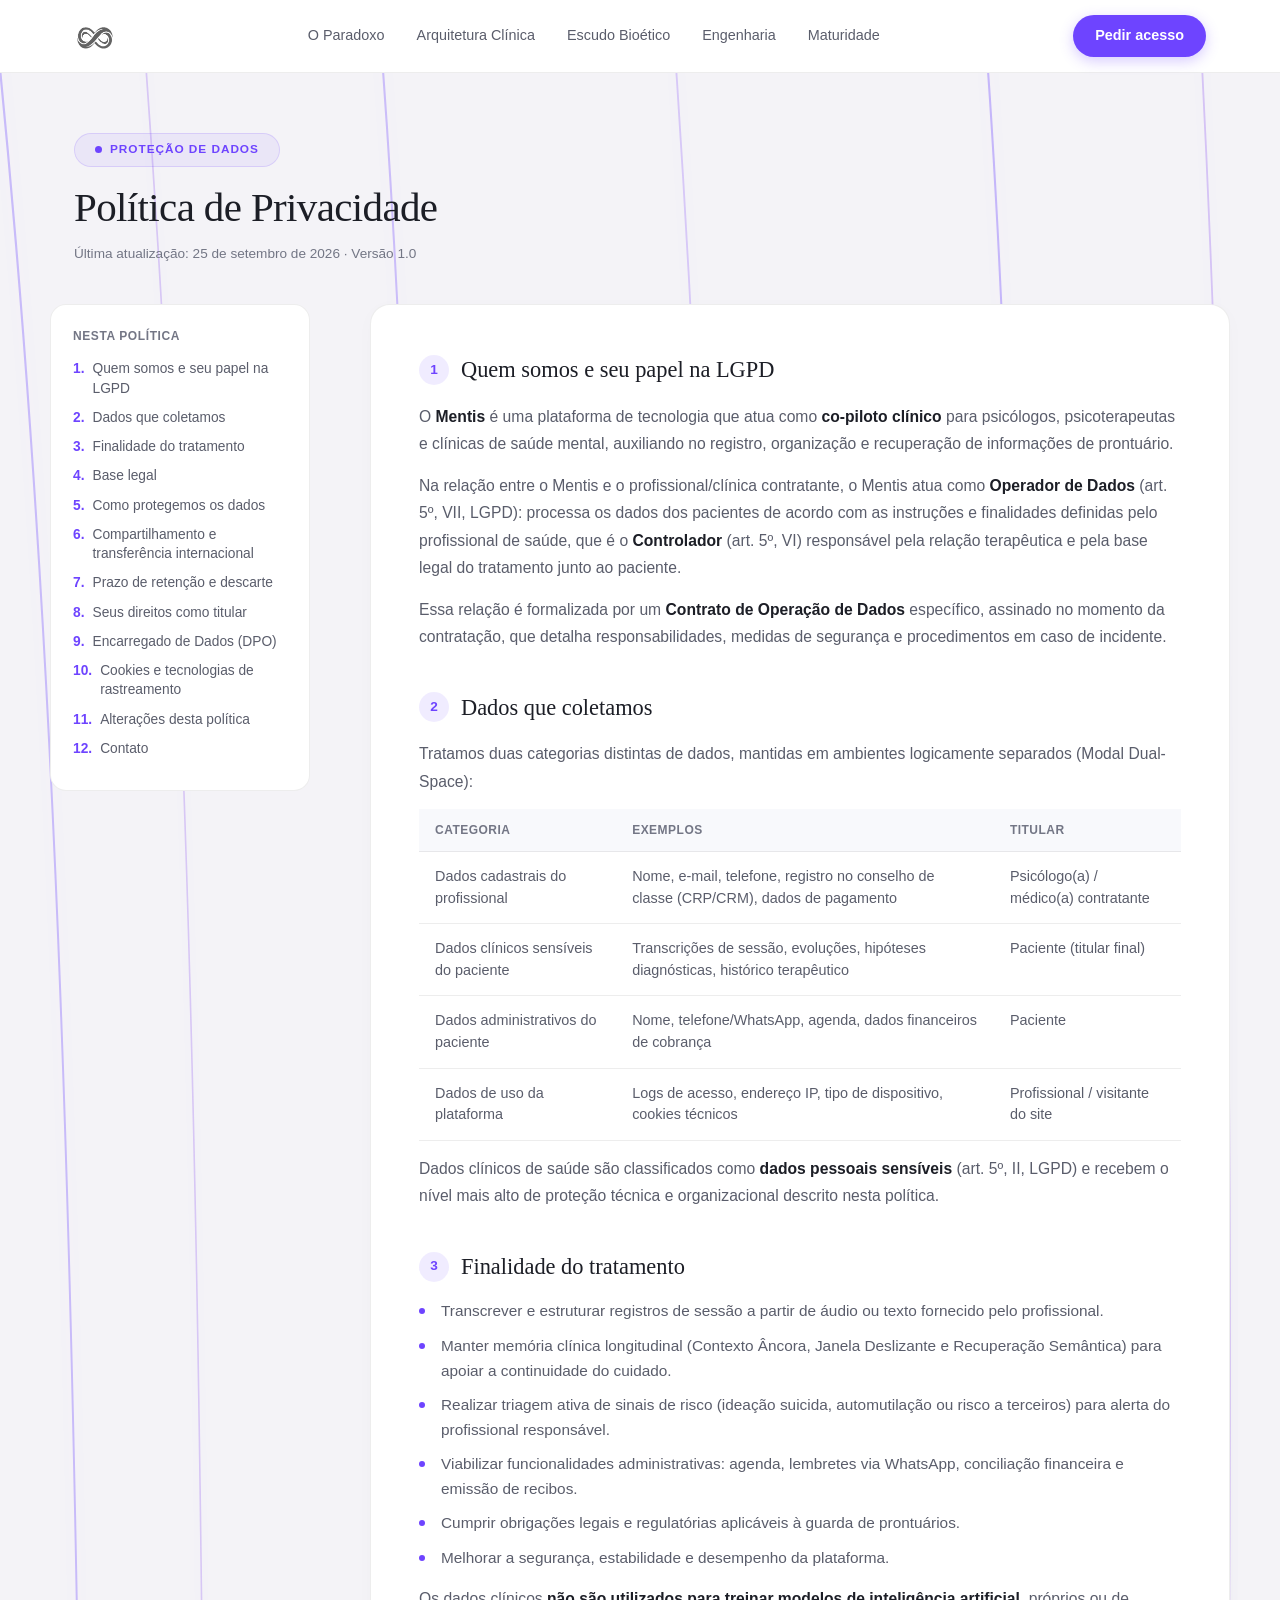
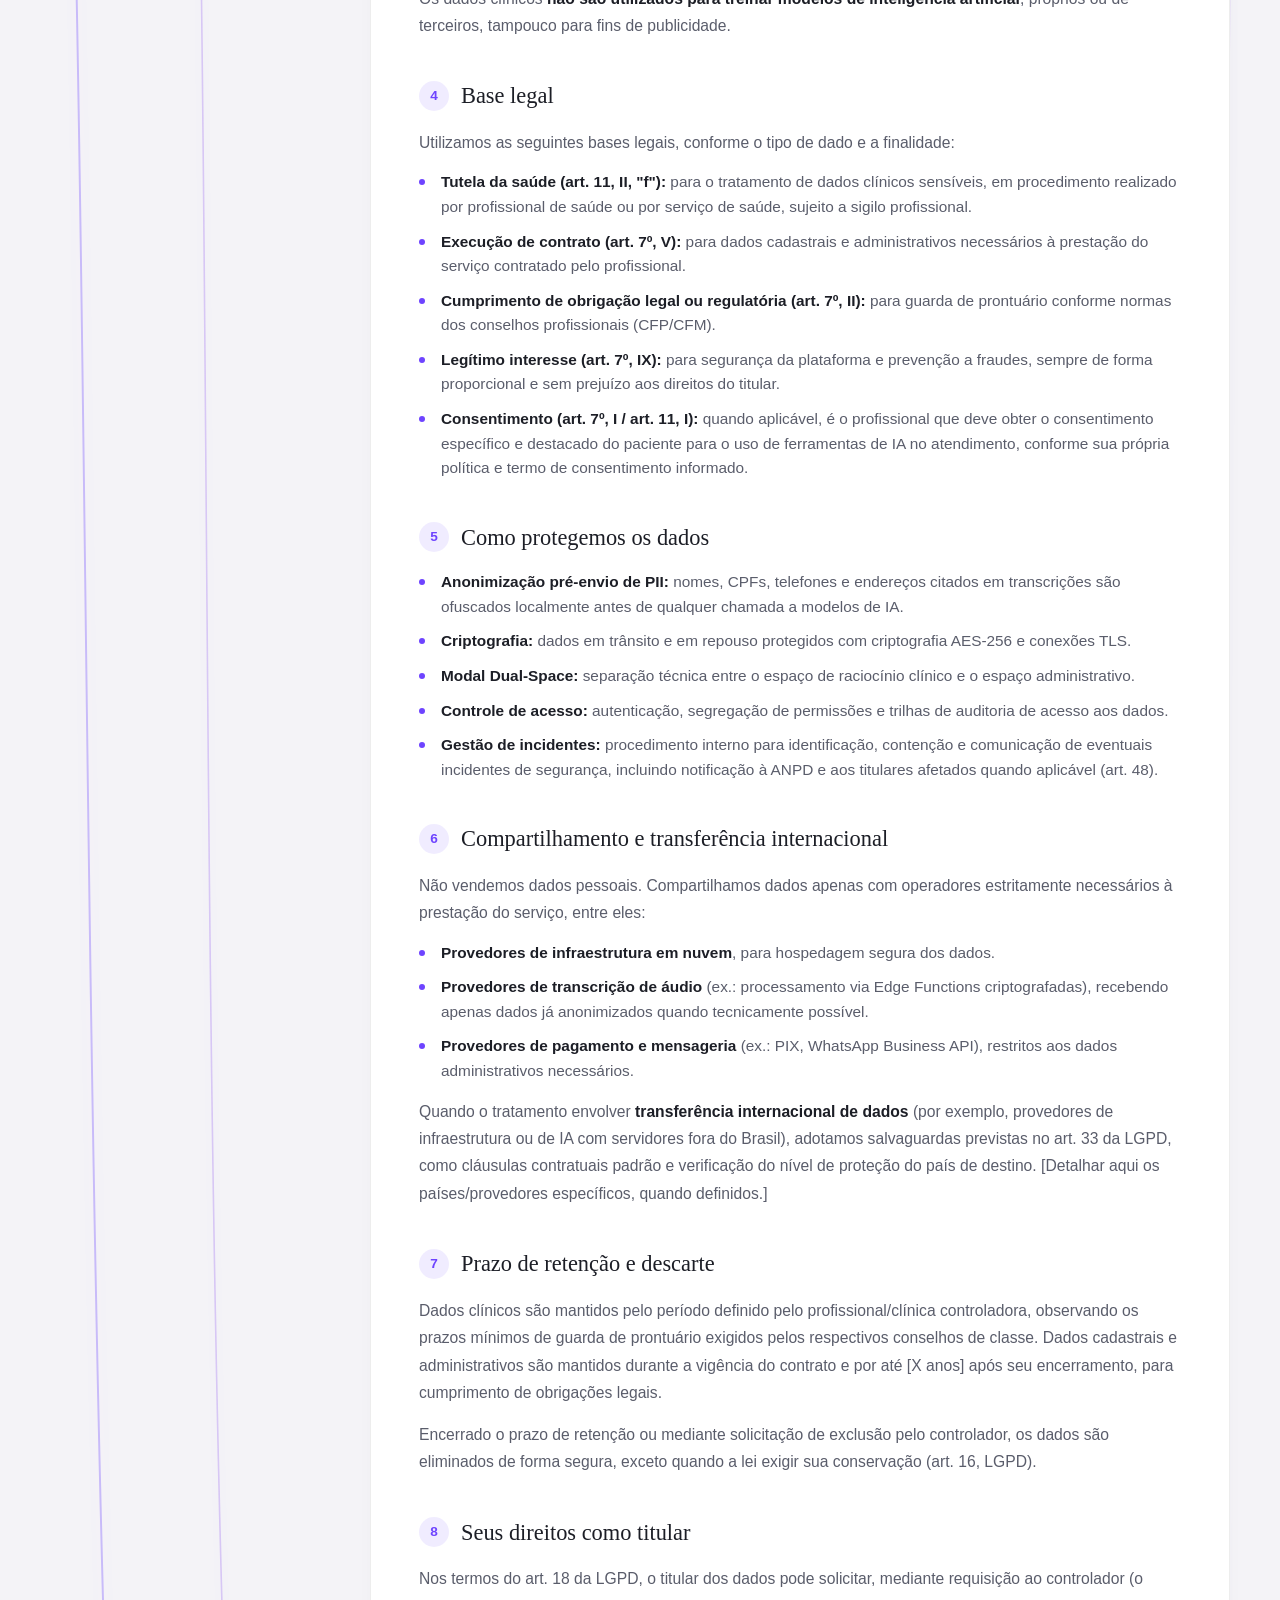
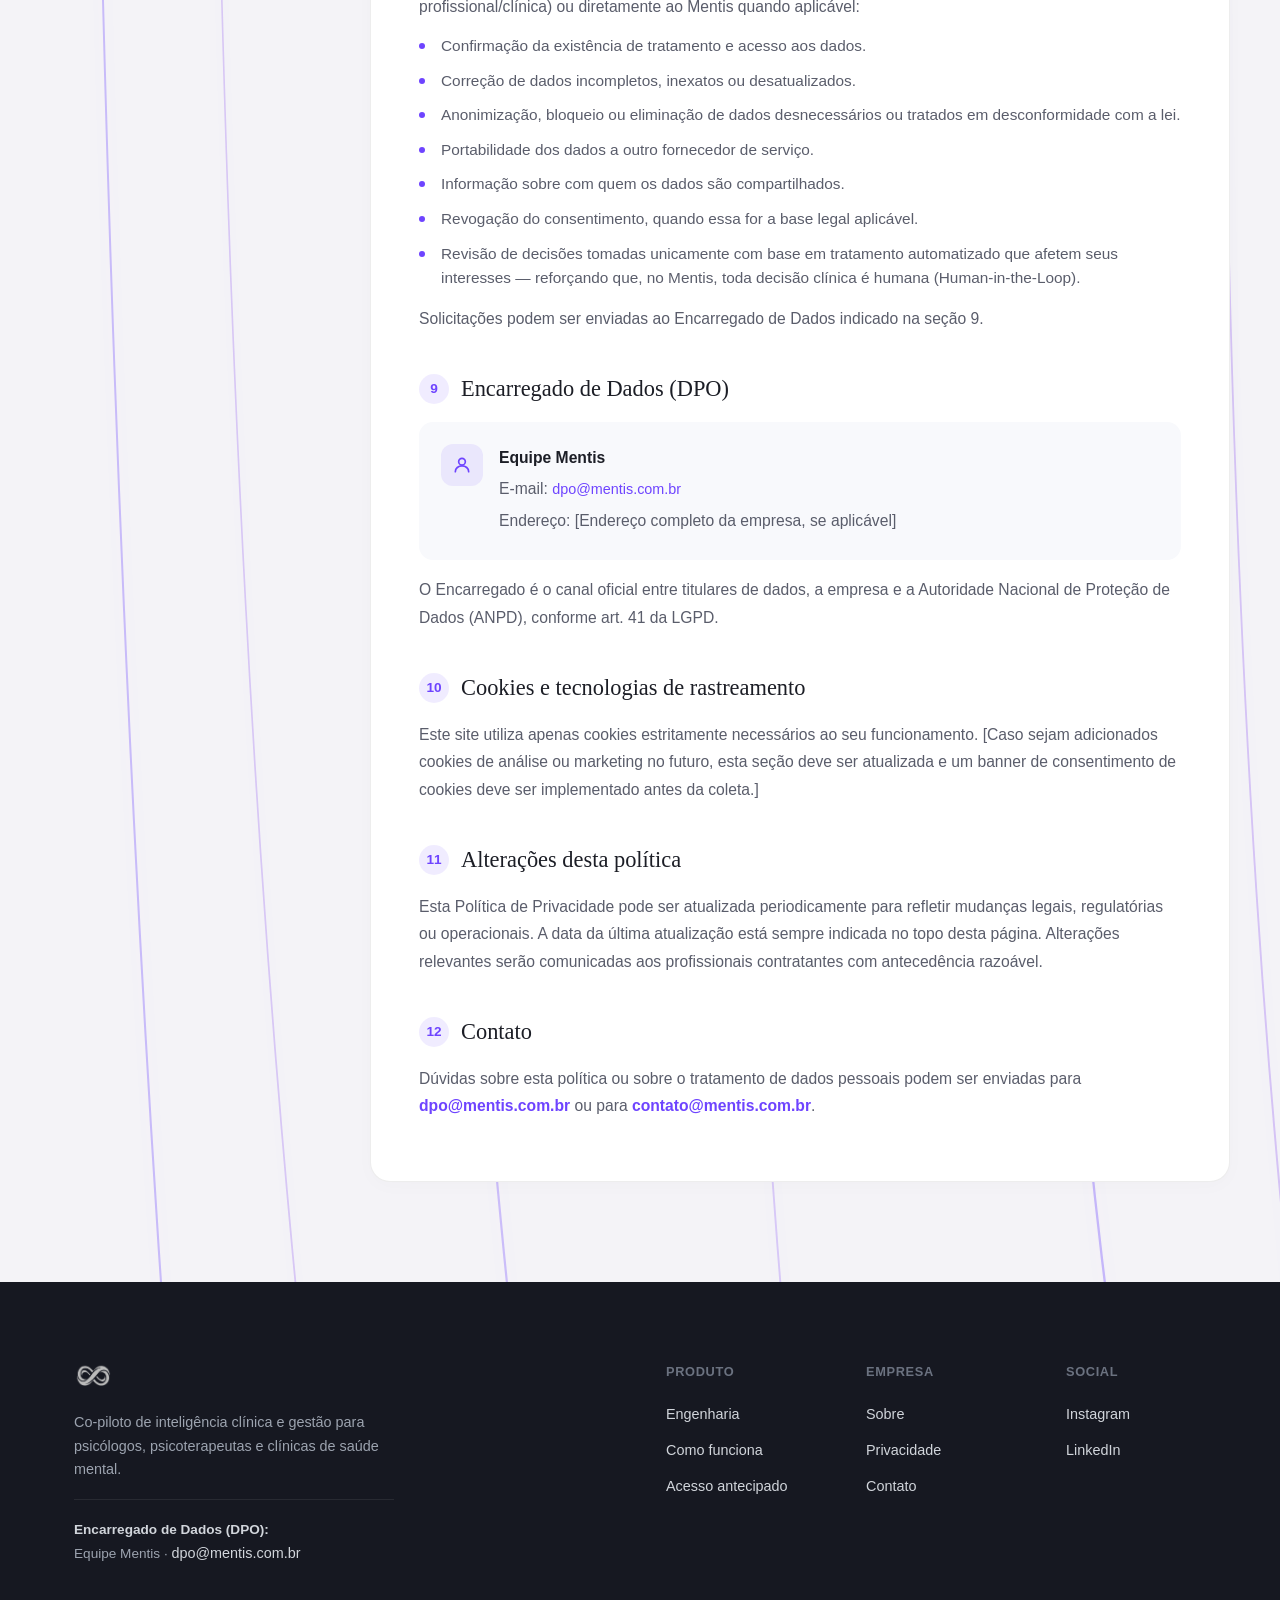
==== commit 8aa1fa46: "Add files via upload" ====
--- a/privacidade.html
+++ b/privacidade.html
@@ -81,14 +81,11 @@
         </aside>
 
         <article class="policy-content">
-            <div class="policy-notice">
-                <strong>Aviso:</strong> este é um modelo inicial de Política de Privacidade, estruturado para atender aos requisitos da Lei Geral de Proteção de Dados (Lei nº 13.709/2018). Os campos entre colchetes <strong>[ ]</strong> são placeholders e precisam ser preenchidos com os dados reais da empresa. Recomendamos revisão por advogado especializado em proteção de dados e direito da saúde antes da publicação oficial.
-            </div>
 
             <div class="policy-section" id="quem-somos">
                 <h2 class="policy-section__title"><span class="policy-section__number">1</span>Quem somos e seu papel na LGPD</h2>
                 <p>
-                    O <strong>Mentis</strong> ([Razão Social], CNPJ [00.000.000/0001-00]) é uma plataforma de tecnologia que atua como <strong>co-piloto clínico</strong> para psicólogos, psicoterapeutas e clínicas de saúde mental, auxiliando no registro, organização e recuperação de informações de prontuário.
+                    O <strong>Mentis</strong> é uma plataforma de tecnologia que atua como <strong>co-piloto clínico</strong> para psicólogos, psicoterapeutas e clínicas de saúde mental, auxiliando no registro, organização e recuperação de informações de prontuário.
                 </p>
                 <p>
                     Na relação entre o Mentis e o profissional/clínica contratante, o Mentis atua como <strong>Operador de Dados</strong> (art. 5º, VII, LGPD): processa os dados dos pacientes de acordo com as instruções e finalidades definidas pelo profissional de saúde, que é o <strong>Controlador</strong> (art. 5º, VI) responsável pela relação terapêutica e pela base legal do tratamento junto ao paciente.
@@ -224,7 +221,7 @@
                         <svg width="20" height="20" viewBox="0 0 24 24" fill="none" stroke="currentColor" stroke-width="2" stroke-linecap="round" stroke-linejoin="round"><circle cx="12" cy="8" r="4"/><path d="M4 20c0-4 3.6-7 8-7s8 3 8 7"/></svg>
                     </div>
                     <div>
-                        <p><strong>[Nome do Encarregado / DPO]</strong></p>
+                        <p><strong>Equipe Mentis</strong></p>
                         <p>E-mail: <a href="mailto:dpo@mentis.com.br" class="footer__link" style="color:var(--color-primary);">dpo@mentis.com.br</a></p>
                         <p>Endereço: [Endereço completo da empresa, se aplicável]</p>
                     </div>
@@ -268,7 +265,7 @@
                 </p>
                 <p class="footer__dpo">
                     <strong>Encarregado de Dados (DPO):</strong><br>
-                    [Nome do Encarregado] &middot; <a href="mailto:dpo@mentis.com.br" class="footer__link">dpo@mentis.com.br</a>
+                    Equipe Mentis &middot; <a href="mailto:dpo@mentis.com.br" class="footer__link">dpo@mentis.com.br</a>
                 </p>
             </div>
             <div class="footer__links-group">
--- a/styles/styles.css
+++ b/styles/styles.css
@@ -1,985 +1,985 @@
-/* --- Design System Mentis (Senior Clinical Redesign) --- */
-:root {
-    --color-primary: #6E44FF;        /* Roxo clínico vibrante */
-    --color-primary-hover: #582FE6;
-    --color-primary-glow: rgba(110, 68, 255, 0.28);
-    --color-login-purple: #5B38E8;   /* Roxo exato da tela de login */
-    --color-dark: #2B2E3A;           /* Botão grafite/charcoal escuro */
-    --color-dark-hover: #1E202A;
-    --color-light-bg: #F4F3F7;       /* Fundo branco acinzentado da referência */
-    --color-card-bg: #FFFFFF;
-    --color-text: #1C1E26;
-    --color-text-muted: #5A5D6B;
-    --color-text-light: #737685;
-    --color-border: rgba(0, 0, 0, 0.07);
-    --font-family-serif: 'Lora', Georgia, serif;
-    --font-family-sans: 'Plus Jakarta Sans', -apple-system, BlinkMacSystemFont, 'Segoe UI', Roboto, sans-serif;
-}
-
-* {
-    margin: 0;
-    padding: 0;
-    box-sizing: border-box;
-}
-
-html {
-    font-size: 16px;
-    scroll-behavior: smooth;
-}
-
-body {
-    font-family: var(--font-family-sans);
-    color: var(--color-text);
-    background-color: var(--color-light-bg);
-    line-height: 1.5;
-    position: relative;
-    overflow-x: hidden;
-    min-height: 100vh;
-}
-
-.container {
-    max-width: 1180px;
-    margin: 0 auto;
-    padding: 0 24px;
-    position: relative;
-    z-index: 2;
-}
-
-/* --- Animated Background Wavy Lines (Evidentes & Movimentando-se) --- */
-.bg-lines {
-    position: absolute;
-    top: 0;
-    left: 0;
-    width: 100%;
-    height: 100%;
-    overflow: hidden;
-    pointer-events: none;
-    z-index: 1;
-}
-
-.bg-lines svg {
-    width: 100%;
-    height: 100%;
-    min-height: 1000px;
-    display: block;
-}
-
-.wave-line {
-    transform-origin: center;
-    filter: drop-shadow(0 0 8px rgba(110, 68, 255, 0.16));
-}
-
-.wave-1 {
-    animation: waveFlow1 12s ease-in-out infinite alternate;
-}
-.wave-2 {
-    animation: waveFlow2 16s ease-in-out infinite alternate;
-    animation-delay: -3s;
-}
-.wave-3 {
-    animation: waveFlow3 14s ease-in-out infinite alternate;
-    animation-delay: -5s;
-}
-.wave-4 {
-    animation: waveFlow1 18s ease-in-out infinite alternate;
-    animation-delay: -8s;
-}
-.wave-5 {
-    animation: waveFlow2 15s ease-in-out infinite alternate;
-    animation-delay: -10s;
-}
-.wave-6 {
-    animation: waveFlow3 19s ease-in-out infinite alternate;
-    animation-delay: -13s;
-}
-
-@keyframes waveFlow1 {
-    0% {
-        transform: translate(0, 0) scaleY(1) skewX(0deg);
-    }
-    50% {
-        transform: translate(-38px, -32px) scaleY(1.05) skewX(3.5deg);
-    }
-    100% {
-        transform: translate(30px, 28px) scaleY(0.95) skewX(-3deg);
-    }
-}
-
-@keyframes waveFlow2 {
-    0% {
-        transform: translate(0, 0) scaleY(1) skewX(0deg);
-    }
-    50% {
-        transform: translate(35px, -28px) scaleY(0.95) skewX(-3.2deg);
-    }
-    100% {
-        transform: translate(-32px, 34px) scaleY(1.04) skewX(2.8deg);
-    }
-}
-
-@keyframes waveFlow3 {
-    0% {
-        transform: translate(0, 0) scaleY(1) skewX(0deg);
-    }
-    50% {
-        transform: translate(-28px, 32px) scaleY(1.04) skewX(2.5deg);
-    }
-    100% {
-        transform: translate(36px, -30px) scaleY(0.96) skewX(-3.5deg);
-    }
-}
-
-/* --- Buttons & Inputs --- */
-.btn {
-    display: inline-flex;
-    align-items: center;
-    justify-content: center;
-    padding: 10px 24px;
-    border-radius: 9999px;
-    font-size: 0.95rem;
-    font-weight: 600;
-    text-decoration: none;
-    border: none;
-    cursor: pointer;
-    transition: all 0.25s cubic-bezier(0.4, 0, 0.2, 1);
-    font-family: var(--font-family-sans);
-}
-
-.btn:active {
-    transform: translateY(1px);
-}
-
-.btn--primary {
-    background-color: var(--color-primary);
-    color: white;
-    box-shadow: 0 4px 14px rgba(110, 68, 255, 0.28);
-}
-
-.btn--primary:hover {
-    background-color: var(--color-primary-hover);
-    box-shadow: 0 6px 20px rgba(110, 68, 255, 0.42);
-    transform: translateY(-2px);
-}
-
-.btn--dark {
-    background-color: var(--color-dark);
-    color: white;
-    box-shadow: 0 4px 12px rgba(43, 46, 58, 0.2);
-}
-
-.btn--dark:hover {
-    background-color: var(--color-dark-hover);
-    transform: translateY(-1px);
-}
-
-/* --- Header & Navigation (Totalmente uniforme, sem caixa branca) --- */
-.header {
-    padding: 26px 0;
-    position: relative;
-    z-index: 10;
-}
-
-.header__content {
-    display: flex;
-    justify-content: space-between;
-    align-items: center;
-}
-
-.logo {
-    display: inline-flex;
-    align-items: center;
-    text-decoration: none;
-    position: relative;
-    cursor: pointer;
-}
-
-.logo__img {
-    height: 26px;
-    width: auto;
-    object-fit: contain;
-    transition: filter 0.3s cubic-bezier(0.4, 0, 0.2, 1), transform 0.25s ease;
-}
-
-/* Quando passar o mouse sobre a logo, ela fica roxa com efeito luminoso */
-.logo:hover .logo__img {
-    filter: brightness(0) saturate(100%) invert(34%) sepia(74%) saturate(4815%) hue-rotate(247deg) brightness(102%) contrast(101%) drop-shadow(0 0 10px rgba(110, 68, 255, 0.5));
-    transform: scale(1.05);
-}
-
-.logo__img--footer {
-    filter: invert(1) brightness(1.2);
-    height: 24px;
-}
-
-.logo__img--footer:hover {
-    filter: invert(34%) sepia(74%) saturate(4815%) hue-rotate(247deg) brightness(102%) contrast(101%);
-}
-
-.nav__list {
-    list-style: none;
-    display: flex;
-    gap: 32px;
-    align-items: center;
-}
-
-.nav__link {
-    text-decoration: none;
-    color: var(--color-text-muted);
-    font-weight: 500;
-    font-size: 0.95rem;
-    transition: color 0.2s ease;
-    display: inline-block;
-}
-
-.nav__link:hover {
-    color: var(--color-primary);
-}
-
-/* Visually Hidden */
-.visually-hidden {
-    position: absolute;
-    width: 1px;
-    height: 1px;
-    padding: 0;
-    margin: -1px;
-    overflow: hidden;
-    clip: rect(0, 0, 0, 0);
-    white-space: nowrap;
-    border: 0;
-}
-
-/* --- Caixas Brancas de Destaque (Ao longo do site) --- */
-.section-tagline-wrapper {
-    text-align: center;
-    margin-bottom: 16px;
-}
-
-.section-tagline-wrapper--left {
-    text-align: left;
-}
-
-.tagline-badge {
-    display: inline-flex;
-    align-items: center;
-    gap: 8px;
-    background-color: #FFFFFF;
-    color: var(--color-primary);
-    padding: 7px 20px;
-    border-radius: 9999px;
-    font-size: 0.85rem;
-    font-weight: 600;
-    letter-spacing: 0.02em;
-    border: 1px solid rgba(110, 68, 255, 0.18);
-    box-shadow: 0 3px 12px rgba(0, 0, 0, 0.03);
-    transition: all 0.25s ease;
-}
-
-.tagline-badge__dot {
-    width: 7px;
-    height: 7px;
-    background-color: var(--color-primary);
-    border-radius: 50%;
-    display: inline-block;
-}
-
-.tagline-badge:hover {
-    transform: translateY(-2px);
-    box-shadow: 0 6px 18px rgba(110, 68, 255, 0.16);
-    border-color: var(--color-primary);
-}
-
-.category-box {
-    display: inline-flex;
-    align-items: center;
-    background-color: #FFFFFF;
-    color: var(--color-primary);
-    padding: 5px 14px;
-    border-radius: 9999px;
-    font-size: 0.76rem;
-    font-weight: 600;
-    text-transform: uppercase;
-    letter-spacing: 0.05em;
-    border: 1px solid rgba(110, 68, 255, 0.18);
-    box-shadow: 0 2px 8px rgba(0, 0, 0, 0.02);
-    margin-bottom: 12px;
-    transition: all 0.2s ease;
-}
-
-.category-box:hover {
-    transform: translateY(-1px);
-    box-shadow: 0 4px 12px rgba(110, 68, 255, 0.12);
-}
-
-.category-box--sm {
-    font-size: 0.7rem;
-    padding: 3px 10px;
-    margin-bottom: 0;
-}
-
-/* --- Status Bubble --- */
-.status-bubble {
-    display: inline-flex;
-    align-items: center;
-    padding: 6px 16px;
-    background-color: rgba(255, 255, 255, 0.85);
-    border: 1px solid rgba(110, 68, 255, 0.2);
-    border-radius: 9999px;
-    font-size: 0.85rem;
-    font-weight: 500;
-    color: var(--color-text-muted);
-    margin-bottom: 24px;
-    backdrop-filter: blur(8px);
-    box-shadow: 0 2px 8px rgba(0, 0, 0, 0.02);
-}
-
-.status-bubble__dot {
-    display: inline-block;
-    width: 7px;
-    height: 7px;
-    background-color: #9333EA;
-    border-radius: 50%;
-    margin-right: 8px;
-}
-
-.status-bubble--purple {
-    background-color: rgba(255, 255, 255, 0.9);
-    color: #4C1D95;
-}
-
-.status-bubble--purple .status-bubble__dot {
-    background-color: var(--color-primary);
-}
-
-.status-bubble--green {
-    background-color: rgba(209, 244, 226, 0.5);
-    color: #065F46;
-    border-color: rgba(16, 185, 129, 0.2);
-}
-
-.status-bubble--green .status-bubble__dot {
-    background-color: #10B981;
-}
-
-/* --- Hero Section --- */
-.hero {
-    padding: 50px 0 90px 0;
-    position: relative;
-    z-index: 2;
-}
-
-.hero__content {
-    display: grid;
-    grid-template-columns: 1.05fr 0.95fr;
-    gap: 60px;
-    align-items: center;
-}
-
-.hero__title {
-    font-family: var(--font-family-serif);
-    font-size: 3.5rem;
-    font-weight: 500;
-    line-height: 1.14;
-    color: var(--color-text);
-    margin-bottom: 22px;
-    letter-spacing: -0.02em;
-}
-
-.hero__description {
-    font-size: 1.12rem;
-    color: var(--color-text-muted);
-    line-height: 1.62;
-    margin-bottom: 38px;
-    max-width: 530px;
-}
-
-/* Email Form Pill Wrapper */
-.email-form__wrapper {
-    display: flex;
-    align-items: center;
-    background-color: #FFFFFF;
-    border: 1px solid rgba(0, 0, 0, 0.1);
-    border-radius: 9999px;
-    padding: 4px 4px 4px 20px;
-    box-shadow: 0 4px 20px rgba(0, 0, 0, 0.04);
-    max-width: 460px;
-    transition: border-color 0.2s ease, box-shadow 0.2s ease;
-}
-
-.email-form__wrapper:focus-within {
-    border-color: var(--color-primary);
-    box-shadow: 0 4px 24px rgba(110, 68, 255, 0.18);
-}
-
-.email-form__input {
-    border: none;
-    background: transparent;
-    font-size: 0.95rem;
-    font-family: var(--font-family-sans);
-    color: var(--color-text);
-    outline: none;
-    flex: 1;
-    min-width: 0;
-}
-
-.email-form__input::placeholder {
-    color: #A0A3B1;
-}
-
-.waiting-list {
-    display: flex;
-    align-items: center;
-    gap: 14px;
-    margin-top: 34px;
-}
-
-.avatar-group {
-    display: flex;
-    align-items: center;
-}
-
-.avatar {
-    width: 32px;
-    height: 32px;
-    border-radius: 50%;
-    margin-left: -8px;
-    border: 2px solid var(--color-light-bg);
-    display: inline-block;
-}
-
-.avatar:first-child {
-    margin-left: 0;
-}
-
-.avatar--1 { background: linear-gradient(135deg, #A78BFA, #7C3AED); }
-.avatar--2 { background: linear-gradient(135deg, #818CF8, #4F46E5); }
-.avatar--3 { background: linear-gradient(135deg, #C084FC, #9333EA); }
-.avatar--4 { background: linear-gradient(135deg, #60A5FA, #2563EB); }
-
-.waiting-list__text {
-    font-size: 0.9rem;
-    color: var(--color-text-light);
-    font-weight: 500;
-}
-
-/* ============================================================
-   --- iPhone X Mockup (Design Realista, Proporções Perfeitas) ---
-   ============================================================ */
-.phone-mockup {
-    display: flex;
-    justify-content: center;
-    align-items: center;
-    perspective: 1000px;
-}
-
-.iphone-x {
-    position: relative;
-    width: 350px;
-    height: 710px;
-    margin: 0 auto;
-}
-
-/* Botões Físicos Laterais do iPhone X */
-.iphone-x__btn-silent,
-.iphone-x__btn-volup,
-.iphone-x__btn-voldown,
-.iphone-x__btn-power {
-    position: absolute;
-    background: #1e2029;
-    border-radius: 3px;
-    z-index: 1;
-}
-
-.iphone-x__btn-silent {
-    left: -3px;
-    top: 110px;
-    width: 4px;
-    height: 30px;
-}
-
-.iphone-x__btn-volup {
-    left: -3px;
-    top: 156px;
-    width: 4px;
-    height: 52px;
-}
-
-.iphone-x__btn-voldown {
-    left: -3px;
-    top: 220px;
-    width: 4px;
-    height: 52px;
-}
-
-.iphone-x__btn-power {
-    right: -3px;
-    top: 168px;
-    width: 4px;
-    height: 68px;
-}
-
-/* Moldura externa preta com bordas arredondadas clássicas do iPhone X */
-.iphone-x__frame {
-    position: relative;
-    width: 100%;
-    height: 100%;
-    background: #0E0F14;
-    border-radius: 54px;
-    padding: 13px;
-    box-shadow: 
-        0 30px 70px -15px rgba(0, 0, 0, 0.25),
-        0 0 0 1px rgba(255, 255, 255, 0.14),
-        inset 0 0 0 3px #262732;
-    transition: transform 0.4s cubic-bezier(0.4, 0, 0.2, 1), box-shadow 0.4s ease;
-    z-index: 2;
-}
-
-.iphone-x:hover .iphone-x__frame {
-    transform: translateY(-8px);
-    box-shadow: 
-        0 42px 85px -15px rgba(110, 68, 255, 0.25),
-        0 0 0 1px rgba(110, 68, 255, 0.35),
-        inset 0 0 0 3px #353648;
-}
-
-/* Tela de Vidro Interna */
-.iphone-x__screen {
-    position: relative;
-    width: 100%;
-    height: 100%;
-    background: #FFFFFF;
-    border-radius: 43px;
-    padding: 16px 20px 14px 20px;
-    display: flex;
-    flex-direction: column;
-    justify-content: space-between;
-    overflow: hidden;
-    user-select: none;
-    box-shadow: inset 0 0 5px rgba(0, 0, 0, 0.04);
-}
-
-/* Notch Característico do iPhone X */
-.iphone-x__notch {
-    position: absolute;
-    top: 0;
-    left: 50%;
-    transform: translateX(-50%);
-    width: 165px;
-    height: 28px;
-    background: #0E0F14;
-    border-bottom-left-radius: 18px;
-    border-bottom-right-radius: 18px;
-    z-index: 15;
-    display: flex;
-    align-items: center;
-    justify-content: center;
-    gap: 12px;
-}
-
-.iphone-x__speaker {
-    width: 48px;
-    height: 4px;
-    background: #252834;
-    border-radius: 3px;
-}
-
-.iphone-x__camera {
-    width: 10px;
-    height: 10px;
-    background: #171922;
-    border-radius: 50%;
-    border: 1.5px solid #0E0F14;
-}
-
-/* Barra de Status Lateral ao Notch */
-.phone-screen__topbar {
-    display: flex;
-    justify-content: space-between;
-    align-items: center;
-    font-size: 0.78rem;
-    font-weight: 700;
-    color: #1C1E26;
-    padding: 0 4px;
-    position: relative;
-    z-index: 16;
-}
-
-.phone-screen__time {
-    padding-left: 4px;
-}
-
-.phone-screen__icons {
-    display: flex;
-    align-items: center;
-    gap: 6px;
-    padding-right: 4px;
-    font-size: 0.75rem;
-}
-
-.status-icon {
-    display: inline-block;
-}
-
-/* ============================================================
-   --- Tela de Login Mentis (Com maria123@teste.com) ---
-   ============================================================ */
-.phone-login {
-    display: flex;
-    flex-direction: column;
-    justify-content: center;
-    flex: 1;
-    padding: 6px 6px 14px 6px;
-}
-
-.login-brand {
-    text-align: center;
-    margin-bottom: 24px;
-}
-
-.login-brand__icon-wrap {
-    display: inline-flex;
-    align-items: center;
-    justify-content: center;
-    margin-bottom: 8px;
-    filter: drop-shadow(0 0 16px rgba(91, 56, 232, 0.45));
-}
-
-.login-brand__icon {
-    width: 64px;
-    height: auto;
-    display: block;
-}
-
-.login-brand__title {
-    font-family: var(--font-family-sans);
-    font-size: 1.85rem;
-    font-weight: 700;
-    color: #5B38E8;
-    margin: 0;
-    letter-spacing: -0.02em;
-}
-
-.login-brand__subtitle {
-    font-size: 0.92rem;
-    color: #8E92A4;
-    margin-top: 4px;
-    font-weight: 400;
-}
-
-.login-form {
-    display: flex;
-    flex-direction: column;
-}
-
-.login-form__group {
-    display: flex;
-    flex-direction: column;
-    margin-bottom: 12px;
-}
-
-.login-form__label {
-    font-size: 0.82rem;
-    font-weight: 600;
-    color: #5A5D6B;
-    margin-bottom: 6px;
-}
-
-.login-form__input {
-    background-color: #EBF2FC;
-    border: 1px solid transparent;
-    border-radius: 14px;
-    padding: 13px 16px;
-    font-size: 0.82rem;
-    font-family: var(--font-family-sans);
-    color: #1C1E26;
-    outline: none;
-    transition: all 0.2s ease;
-}
-
-.login-form__input[type="password"] {
-    letter-spacing: 3px;
-    font-size: 0.95rem;
-}
-
-.login-form__input:focus {
-    background-color: #FFFFFF;
-    border-color: #5B38E8;
-    box-shadow: 0 0 0 3px rgba(91, 56, 232, 0.12);
-}
-
-.login-form__forgot {
-    text-align: right;
-    margin-top: -2px;
-    margin-bottom: 22px;
-}
-
-.login-form__forgot-link {
-    color: #5B38E8;
-    font-size: 0.82rem;
-    font-weight: 600;
-    text-decoration: none;
-    transition: opacity 0.2s ease;
-}
-
-.login-form__forgot-link:hover {
-    opacity: 0.8;
-    text-decoration: underline;
-}
-
-/* Botão Entrar com Movimento Contínuo ao passar o mouse */
-.login-btn-entrar {
-    width: 100%;
-    background-color: #5B38E8;
-    color: #FFFFFF;
-    border: none;
-    border-radius: 9999px;
-    padding: 15px;
-    font-size: 1rem;
-    font-weight: 600;
-    cursor: pointer;
-    box-shadow: 0 8px 24px rgba(91, 56, 232, 0.35);
-    transition: background-color 0.25s ease, box-shadow 0.25s ease;
-    font-family: var(--font-family-sans);
-    position: relative;
-}
-
-.login-btn-entrar:hover {
-    background-color: #4C26E2;
-    box-shadow: 0 12px 32px rgba(91, 56, 232, 0.55);
-    animation: buttonMovement 1.2s ease-in-out infinite alternate;
-}
-
-@keyframes buttonMovement {
-    0% {
-        transform: translateY(-4px) scale(1.02);
-    }
-    50% {
-        transform: translateY(-8px) scale(1.04);
-    }
-    100% {
-        transform: translateY(-3px) scale(1.02);
-    }
-}
-
-.login-footer-text {
-    text-align: center;
-    font-size: 0.84rem;
-    color: #7B809A;
-    margin-top: 22px;
-    margin-bottom: 4px;
-}
-
-.login-footer-link {
-    color: #5B38E8;
-    font-weight: 600;
-    text-decoration: none;
-    transition: opacity 0.2s ease;
-}
-
-.login-footer-link:hover {
-    text-decoration: underline;
-    opacity: 0.85;
-}
-
-/* Home Indicator Bar do iPhone X */
-.iphone-x__home-indicator {
-    width: 125px;
-    height: 4px;
-    background: #1C1E26;
-    border-radius: 9999px;
-    margin: 6px auto 2px auto;
-    opacity: 0.85;
-}
-
-/* --- Common Section Styles --- */
-.section-title {
-    font-family: var(--font-family-serif);
-    font-size: 2.3rem;
-    font-weight: 500;
-    margin-bottom: 20px;
-    color: var(--color-text);
-}
-
-.section-title--centered {
-    text-align: center;
-}
-
-.section-description {
-    font-size: 1.05rem;
-    color: var(--color-text-muted);
-    margin-bottom: 40px;
-    line-height: 1.6;
-}
-
-.section-description--centered {
-    text-align: center;
-    max-width: 600px;
-    margin-left: auto;
-    margin-right: auto;
-}
-
-/* --- Cards & Feature Sections --- */
-.product-progress, .how-it-works, .find-your-way, .all-the-flow {
-    padding: 95px 0;
-    position: relative;
-    z-index: 2;
-}
-
-.feature-cards {
-    display: grid;
-    grid-template-columns: repeat(auto-fit, minmax(300px, 1fr));
-    gap: 28px;
-}
-
-.card {
-    background-color: var(--color-card-bg);
-    border-radius: 20px;
-    padding: 32px;
-    border: 1px solid var(--color-border);
-    box-shadow: 0 4px 20px rgba(0, 0, 0, 0.02);
-    transition: transform 0.3s ease, box-shadow 0.3s ease;
-}
-
-.card:hover {
-    transform: translateY(-4px);
-    box-shadow: 0 12px 30px rgba(0, 0, 0, 0.06);
-}
-
-.card__title {
-    font-family: var(--font-family-serif);
-    font-size: 1.35rem;
-    font-weight: 500;
-    margin-bottom: 12px;
-    color: var(--color-text);
-}
-
-.card__description {
-    font-size: 0.98rem;
-    color: var(--color-text-muted);
-    line-height: 1.6;
-}
-
-.section-footer {
-    text-align: center;
-    margin-top: 40px;
-}
-
-.link-more {
-    text-decoration: none;
-    color: var(--color-primary);
-    font-weight: 600;
-    display: inline-flex;
-    align-items: center;
-    gap: 6px;
-    transition: color 0.2s ease, transform 0.2s ease;
-}
-
-.link-more:hover {
-    color: var(--color-primary-hover);
-    transform: translateX(3px);
-}
-
-.how-it-works__content, .find-your-way__content, .all-the-flow__content {
-    display: grid;
-    grid-template-columns: 1fr 1fr;
-    gap: 60px;
-    align-items: center;
-}
-
-.feature-card--how {
-    background-color: var(--color-card-bg);
-}
-
-.mock-ui-wrapper {
-    display: flex;
-    justify-content: center;
-}
-
-.mock-ui {
-    background: #FFFFFF;
-    border-radius: 20px;
-    padding: 24px;
-    box-shadow: 0 8px 30px rgba(0, 0, 0, 0.04);
-    border: 1px solid var(--color-border);
-    width: 100%;
-    max-width: 420px;
-}
-
-.mock-ui__top {
-    display: flex;
-    justify-content: space-between;
-    align-items: center;
-    margin-bottom: 8px;
-}
-
-.mock-ui__title {
-    font-family: var(--font-family-serif);
-    font-size: 1.2rem;
-    font-weight: 500;
-    color: var(--color-text);
-    margin: 0;
-}
-
-.mock-ui__time, .mock-ui__query {
-    font-size: 0.82rem;
-    color: var(--color-text-light);
-    margin-bottom: 14px;
-}
-
-.mock-ui__message, .mock-ui__result {
-    background-color: #F8F9FC;
-    border-radius: 12px;
-    padding: 16px;
-    font-size: 0.92rem;
-    margin-bottom: 16px;
-    border: 1px solid rgba(0, 0, 0, 0.03);
-}
-
-.mock-ui__dots {
-    display: flex;
-    gap: 8px;
-}
-
-.mock-ui__dots .dot {
-    width: 7px;
-    height: 7px;
-    background-color: #E2E4E9;
-    border-radius: 50%;
-}
-
-.btn-flow {
-    display: flex;
-    align-items: center;
-    justify-content: flex-start;
-    gap: 10px;
-    background-color: #FFFFFF;
-    padding: 15px 22px;
-    border-radius: 9999px;
-    border: 1px solid var(--color-border);
-    font-size: 0.92rem;
-    font-weight: 500;
-    color: var(--color-text);
-    cursor: pointer;
-    font-family: var(--font-family-sans);
-    transition: all 0.25s ease;
-    box-shadow: 0 2px 8px rgba(0, 0, 0, 0.02);
-}
-
-.btn-flow:hover {
-    border-color: var(--color-primary);
-    transform: translateY(-2px);
-    box-shadow: 0 4px 16px rgba(110, 68, 255, 0.15);
-}
-
-.all-the-flow__buttons {
-    display: grid;
-    grid-template-columns: repeat(2, 1fr);
-    gap: 14px;
-}
-
-.flow-dot--purple {
-    background-color: var(--color-primary);
-}
-
+/* --- Design System Mentis (Senior Clinical Redesign) --- */
+:root {
+    --color-primary: #6E44FF;        /* Roxo clínico vibrante */
+    --color-primary-hover: #582FE6;
+    --color-primary-glow: rgba(110, 68, 255, 0.28);
+    --color-login-purple: #5B38E8;   /* Roxo exato da tela de login */
+    --color-dark: #2B2E3A;           /* Botão grafite/charcoal escuro */
+    --color-dark-hover: #1E202A;
+    --color-light-bg: #F4F3F7;       /* Fundo branco acinzentado da referência */
+    --color-card-bg: #FFFFFF;
+    --color-text: #1C1E26;
+    --color-text-muted: #5A5D6B;
+    --color-text-light: #737685;
+    --color-border: rgba(0, 0, 0, 0.07);
+    --font-family-serif: 'Lora', Georgia, serif;
+    --font-family-sans: 'Plus Jakarta Sans', -apple-system, BlinkMacSystemFont, 'Segoe UI', Roboto, sans-serif;
+}
+
+* {
+    margin: 0;
+    padding: 0;
+    box-sizing: border-box;
+}
+
+html {
+    font-size: 16px;
+    scroll-behavior: smooth;
+}
+
+body {
+    font-family: var(--font-family-sans);
+    color: var(--color-text);
+    background-color: var(--color-light-bg);
+    line-height: 1.5;
+    position: relative;
+    overflow-x: hidden;
+    min-height: 100vh;
+}
+
+.container {
+    max-width: 1180px;
+    margin: 0 auto;
+    padding: 0 24px;
+    position: relative;
+    z-index: 2;
+}
+
+/* --- Animated Background Wavy Lines (Evidentes & Movimentando-se) --- */
+.bg-lines {
+    position: absolute;
+    top: 0;
+    left: 0;
+    width: 100%;
+    height: 100%;
+    overflow: hidden;
+    pointer-events: none;
+    z-index: 1;
+}
+
+.bg-lines svg {
+    width: 100%;
+    height: 100%;
+    min-height: 1000px;
+    display: block;
+}
+
+.wave-line {
+    transform-origin: center;
+    filter: drop-shadow(0 0 8px rgba(110, 68, 255, 0.16));
+}
+
+.wave-1 {
+    animation: waveFlow1 12s ease-in-out infinite alternate;
+}
+.wave-2 {
+    animation: waveFlow2 16s ease-in-out infinite alternate;
+    animation-delay: -3s;
+}
+.wave-3 {
+    animation: waveFlow3 14s ease-in-out infinite alternate;
+    animation-delay: -5s;
+}
+.wave-4 {
+    animation: waveFlow1 18s ease-in-out infinite alternate;
+    animation-delay: -8s;
+}
+.wave-5 {
+    animation: waveFlow2 15s ease-in-out infinite alternate;
+    animation-delay: -10s;
+}
+.wave-6 {
+    animation: waveFlow3 19s ease-in-out infinite alternate;
+    animation-delay: -13s;
+}
+
+@keyframes waveFlow1 {
+    0% {
+        transform: translate(0, 0) scaleY(1) skewX(0deg);
+    }
+    50% {
+        transform: translate(-38px, -32px) scaleY(1.05) skewX(3.5deg);
+    }
+    100% {
+        transform: translate(30px, 28px) scaleY(0.95) skewX(-3deg);
+    }
+}
+
+@keyframes waveFlow2 {
+    0% {
+        transform: translate(0, 0) scaleY(1) skewX(0deg);
+    }
+    50% {
+        transform: translate(35px, -28px) scaleY(0.95) skewX(-3.2deg);
+    }
+    100% {
+        transform: translate(-32px, 34px) scaleY(1.04) skewX(2.8deg);
+    }
+}
+
+@keyframes waveFlow3 {
+    0% {
+        transform: translate(0, 0) scaleY(1) skewX(0deg);
+    }
+    50% {
+        transform: translate(-28px, 32px) scaleY(1.04) skewX(2.5deg);
+    }
+    100% {
+        transform: translate(36px, -30px) scaleY(0.96) skewX(-3.5deg);
+    }
+}
+
+/* --- Buttons & Inputs --- */
+.btn {
+    display: inline-flex;
+    align-items: center;
+    justify-content: center;
+    padding: 10px 24px;
+    border-radius: 9999px;
+    font-size: 0.95rem;
+    font-weight: 600;
+    text-decoration: none;
+    border: none;
+    cursor: pointer;
+    transition: all 0.25s cubic-bezier(0.4, 0, 0.2, 1);
+    font-family: var(--font-family-sans);
+}
+
+.btn:active {
+    transform: translateY(1px);
+}
+
+.btn--primary {
+    background-color: var(--color-primary);
+    color: white;
+    box-shadow: 0 4px 14px rgba(110, 68, 255, 0.28);
+}
+
+.btn--primary:hover {
+    background-color: var(--color-primary-hover);
+    box-shadow: 0 6px 20px rgba(110, 68, 255, 0.42);
+    transform: translateY(-2px);
+}
+
+.btn--dark {
+    background-color: var(--color-dark);
+    color: white;
+    box-shadow: 0 4px 12px rgba(43, 46, 58, 0.2);
+}
+
+.btn--dark:hover {
+    background-color: var(--color-dark-hover);
+    transform: translateY(-1px);
+}
+
+/* --- Header & Navigation (Totalmente uniforme, sem caixa branca) --- */
+.header {
+    padding: 26px 0;
+    position: relative;
+    z-index: 10;
+}
+
+.header__content {
+    display: flex;
+    justify-content: space-between;
+    align-items: center;
+}
+
+.logo {
+    display: inline-flex;
+    align-items: center;
+    text-decoration: none;
+    position: relative;
+    cursor: pointer;
+}
+
+.logo__img {
+    height: 26px;
+    width: auto;
+    object-fit: contain;
+    transition: filter 0.3s cubic-bezier(0.4, 0, 0.2, 1), transform 0.25s ease;
+}
+
+/* Quando passar o mouse sobre a logo, ela fica roxa com efeito luminoso */
+.logo:hover .logo__img {
+    filter: brightness(0) saturate(100%) invert(34%) sepia(74%) saturate(4815%) hue-rotate(247deg) brightness(102%) contrast(101%) drop-shadow(0 0 10px rgba(110, 68, 255, 0.5));
+    transform: scale(1.05);
+}
+
+.logo__img--footer {
+    filter: invert(1) brightness(1.2);
+    height: 24px;
+}
+
+.logo__img--footer:hover {
+    filter: invert(34%) sepia(74%) saturate(4815%) hue-rotate(247deg) brightness(102%) contrast(101%);
+}
+
+.nav__list {
+    list-style: none;
+    display: flex;
+    gap: 32px;
+    align-items: center;
+}
+
+.nav__link {
+    text-decoration: none;
+    color: var(--color-text-muted);
+    font-weight: 500;
+    font-size: 0.95rem;
+    transition: color 0.2s ease;
+    display: inline-block;
+}
+
+.nav__link:hover {
+    color: var(--color-primary);
+}
+
+/* Visually Hidden */
+.visually-hidden {
+    position: absolute;
+    width: 1px;
+    height: 1px;
+    padding: 0;
+    margin: -1px;
+    overflow: hidden;
+    clip: rect(0, 0, 0, 0);
+    white-space: nowrap;
+    border: 0;
+}
+
+/* --- Caixas Brancas de Destaque (Ao longo do site) --- */
+.section-tagline-wrapper {
+    text-align: center;
+    margin-bottom: 16px;
+}
+
+.section-tagline-wrapper--left {
+    text-align: left;
+}
+
+.tagline-badge {
+    display: inline-flex;
+    align-items: center;
+    gap: 8px;
+    background-color: #FFFFFF;
+    color: var(--color-primary);
+    padding: 7px 20px;
+    border-radius: 9999px;
+    font-size: 0.85rem;
+    font-weight: 600;
+    letter-spacing: 0.02em;
+    border: 1px solid rgba(110, 68, 255, 0.18);
+    box-shadow: 0 3px 12px rgba(0, 0, 0, 0.03);
+    transition: all 0.25s ease;
+}
+
+.tagline-badge__dot {
+    width: 7px;
+    height: 7px;
+    background-color: var(--color-primary);
+    border-radius: 50%;
+    display: inline-block;
+}
+
+.tagline-badge:hover {
+    transform: translateY(-2px);
+    box-shadow: 0 6px 18px rgba(110, 68, 255, 0.16);
+    border-color: var(--color-primary);
+}
+
+.category-box {
+    display: inline-flex;
+    align-items: center;
+    background-color: #FFFFFF;
+    color: var(--color-primary);
+    padding: 5px 14px;
+    border-radius: 9999px;
+    font-size: 0.76rem;
+    font-weight: 600;
+    text-transform: uppercase;
+    letter-spacing: 0.05em;
+    border: 1px solid rgba(110, 68, 255, 0.18);
+    box-shadow: 0 2px 8px rgba(0, 0, 0, 0.02);
+    margin-bottom: 12px;
+    transition: all 0.2s ease;
+}
+
+.category-box:hover {
+    transform: translateY(-1px);
+    box-shadow: 0 4px 12px rgba(110, 68, 255, 0.12);
+}
+
+.category-box--sm {
+    font-size: 0.7rem;
+    padding: 3px 10px;
+    margin-bottom: 0;
+}
+
+/* --- Status Bubble --- */
+.status-bubble {
+    display: inline-flex;
+    align-items: center;
+    padding: 6px 16px;
+    background-color: rgba(255, 255, 255, 0.85);
+    border: 1px solid rgba(110, 68, 255, 0.2);
+    border-radius: 9999px;
+    font-size: 0.85rem;
+    font-weight: 500;
+    color: var(--color-text-muted);
+    margin-bottom: 24px;
+    backdrop-filter: blur(8px);
+    box-shadow: 0 2px 8px rgba(0, 0, 0, 0.02);
+}
+
+.status-bubble__dot {
+    display: inline-block;
+    width: 7px;
+    height: 7px;
+    background-color: #9333EA;
+    border-radius: 50%;
+    margin-right: 8px;
+}
+
+.status-bubble--purple {
+    background-color: rgba(255, 255, 255, 0.9);
+    color: #4C1D95;
+}
+
+.status-bubble--purple .status-bubble__dot {
+    background-color: var(--color-primary);
+}
+
+.status-bubble--green {
+    background-color: rgba(209, 244, 226, 0.5);
+    color: #065F46;
+    border-color: rgba(16, 185, 129, 0.2);
+}
+
+.status-bubble--green .status-bubble__dot {
+    background-color: #10B981;
+}
+
+/* --- Hero Section --- */
+.hero {
+    padding: 50px 0 90px 0;
+    position: relative;
+    z-index: 2;
+}
+
+.hero__content {
+    display: grid;
+    grid-template-columns: 1.05fr 0.95fr;
+    gap: 60px;
+    align-items: center;
+}
+
+.hero__title {
+    font-family: var(--font-family-serif);
+    font-size: 3.5rem;
+    font-weight: 500;
+    line-height: 1.14;
+    color: var(--color-text);
+    margin-bottom: 22px;
+    letter-spacing: -0.02em;
+}
+
+.hero__description {
+    font-size: 1.12rem;
+    color: var(--color-text-muted);
+    line-height: 1.62;
+    margin-bottom: 38px;
+    max-width: 530px;
+}
+
+/* Email Form Pill Wrapper */
+.email-form__wrapper {
+    display: flex;
+    align-items: center;
+    background-color: #FFFFFF;
+    border: 1px solid rgba(0, 0, 0, 0.1);
+    border-radius: 9999px;
+    padding: 4px 4px 4px 20px;
+    box-shadow: 0 4px 20px rgba(0, 0, 0, 0.04);
+    max-width: 460px;
+    transition: border-color 0.2s ease, box-shadow 0.2s ease;
+}
+
+.email-form__wrapper:focus-within {
+    border-color: var(--color-primary);
+    box-shadow: 0 4px 24px rgba(110, 68, 255, 0.18);
+}
+
+.email-form__input {
+    border: none;
+    background: transparent;
+    font-size: 0.95rem;
+    font-family: var(--font-family-sans);
+    color: var(--color-text);
+    outline: none;
+    flex: 1;
+    min-width: 0;
+}
+
+.email-form__input::placeholder {
+    color: #A0A3B1;
+}
+
+.waiting-list {
+    display: flex;
+    align-items: center;
+    gap: 14px;
+    margin-top: 34px;
+}
+
+.avatar-group {
+    display: flex;
+    align-items: center;
+}
+
+.avatar {
+    width: 32px;
+    height: 32px;
+    border-radius: 50%;
+    margin-left: -8px;
+    border: 2px solid var(--color-light-bg);
+    display: inline-block;
+}
+
+.avatar:first-child {
+    margin-left: 0;
+}
+
+.avatar--1 { background: linear-gradient(135deg, #A78BFA, #7C3AED); }
+.avatar--2 { background: linear-gradient(135deg, #818CF8, #4F46E5); }
+.avatar--3 { background: linear-gradient(135deg, #C084FC, #9333EA); }
+.avatar--4 { background: linear-gradient(135deg, #60A5FA, #2563EB); }
+
+.waiting-list__text {
+    font-size: 0.9rem;
+    color: var(--color-text-light);
+    font-weight: 500;
+}
+
+/* ============================================================
+   --- iPhone X Mockup (Design Realista, Proporções Perfeitas) ---
+   ============================================================ */
+.phone-mockup {
+    display: flex;
+    justify-content: center;
+    align-items: center;
+    perspective: 1000px;
+}
+
+.iphone-x {
+    position: relative;
+    width: 350px;
+    height: 710px;
+    margin: 0 auto;
+}
+
+/* Botões Físicos Laterais do iPhone X */
+.iphone-x__btn-silent,
+.iphone-x__btn-volup,
+.iphone-x__btn-voldown,
+.iphone-x__btn-power {
+    position: absolute;
+    background: #1e2029;
+    border-radius: 3px;
+    z-index: 1;
+}
+
+.iphone-x__btn-silent {
+    left: -3px;
+    top: 110px;
+    width: 4px;
+    height: 30px;
+}
+
+.iphone-x__btn-volup {
+    left: -3px;
+    top: 156px;
+    width: 4px;
+    height: 52px;
+}
+
+.iphone-x__btn-voldown {
+    left: -3px;
+    top: 220px;
+    width: 4px;
+    height: 52px;
+}
+
+.iphone-x__btn-power {
+    right: -3px;
+    top: 168px;
+    width: 4px;
+    height: 68px;
+}
+
+/* Moldura externa preta com bordas arredondadas clássicas do iPhone X */
+.iphone-x__frame {
+    position: relative;
+    width: 100%;
+    height: 100%;
+    background: #0E0F14;
+    border-radius: 54px;
+    padding: 13px;
+    box-shadow: 
+        0 30px 70px -15px rgba(0, 0, 0, 0.25),
+        0 0 0 1px rgba(255, 255, 255, 0.14),
+        inset 0 0 0 3px #262732;
+    transition: transform 0.4s cubic-bezier(0.4, 0, 0.2, 1), box-shadow 0.4s ease;
+    z-index: 2;
+}
+
+.iphone-x:hover .iphone-x__frame {
+    transform: translateY(-8px);
+    box-shadow: 
+        0 42px 85px -15px rgba(110, 68, 255, 0.25),
+        0 0 0 1px rgba(110, 68, 255, 0.35),
+        inset 0 0 0 3px #353648;
+}
+
+/* Tela de Vidro Interna */
+.iphone-x__screen {
+    position: relative;
+    width: 100%;
+    height: 100%;
+    background: #FFFFFF;
+    border-radius: 43px;
+    padding: 16px 20px 14px 20px;
+    display: flex;
+    flex-direction: column;
+    justify-content: space-between;
+    overflow: hidden;
+    user-select: none;
+    box-shadow: inset 0 0 5px rgba(0, 0, 0, 0.04);
+}
+
+/* Notch Característico do iPhone X */
+.iphone-x__notch {
+    position: absolute;
+    top: 0;
+    left: 50%;
+    transform: translateX(-50%);
+    width: 165px;
+    height: 28px;
+    background: #0E0F14;
+    border-bottom-left-radius: 18px;
+    border-bottom-right-radius: 18px;
+    z-index: 15;
+    display: flex;
+    align-items: center;
+    justify-content: center;
+    gap: 12px;
+}
+
+.iphone-x__speaker {
+    width: 48px;
+    height: 4px;
+    background: #252834;
+    border-radius: 3px;
+}
+
+.iphone-x__camera {
+    width: 10px;
+    height: 10px;
+    background: #171922;
+    border-radius: 50%;
+    border: 1.5px solid #0E0F14;
+}
+
+/* Barra de Status Lateral ao Notch */
+.phone-screen__topbar {
+    display: flex;
+    justify-content: space-between;
+    align-items: center;
+    font-size: 0.78rem;
+    font-weight: 700;
+    color: #1C1E26;
+    padding: 0 4px;
+    position: relative;
+    z-index: 16;
+}
+
+.phone-screen__time {
+    padding-left: 4px;
+}
+
+.phone-screen__icons {
+    display: flex;
+    align-items: center;
+    gap: 6px;
+    padding-right: 4px;
+    font-size: 0.75rem;
+}
+
+.status-icon {
+    display: inline-block;
+}
+
+/* ============================================================
+   --- Tela de Login Mentis (Com maria123@teste.com) ---
+   ============================================================ */
+.phone-login {
+    display: flex;
+    flex-direction: column;
+    justify-content: center;
+    flex: 1;
+    padding: 6px 6px 14px 6px;
+}
+
+.login-brand {
+    text-align: center;
+    margin-bottom: 24px;
+}
+
+.login-brand__icon-wrap {
+    display: inline-flex;
+    align-items: center;
+    justify-content: center;
+    margin-bottom: 8px;
+    filter: drop-shadow(0 0 16px rgba(91, 56, 232, 0.45));
+}
+
+.login-brand__icon {
+    width: 64px;
+    height: auto;
+    display: block;
+}
+
+.login-brand__title {
+    font-family: var(--font-family-sans);
+    font-size: 1.85rem;
+    font-weight: 700;
+    color: #5B38E8;
+    margin: 0;
+    letter-spacing: -0.02em;
+}
+
+.login-brand__subtitle {
+    font-size: 0.92rem;
+    color: #8E92A4;
+    margin-top: 4px;
+    font-weight: 400;
+}
+
+.login-form {
+    display: flex;
+    flex-direction: column;
+}
+
+.login-form__group {
+    display: flex;
+    flex-direction: column;
+    margin-bottom: 12px;
+}
+
+.login-form__label {
+    font-size: 0.82rem;
+    font-weight: 600;
+    color: #5A5D6B;
+    margin-bottom: 6px;
+}
+
+.login-form__input {
+    background-color: #EBF2FC;
+    border: 1px solid transparent;
+    border-radius: 14px;
+    padding: 13px 16px;
+    font-size: 0.82rem;
+    font-family: var(--font-family-sans);
+    color: #1C1E26;
+    outline: none;
+    transition: all 0.2s ease;
+}
+
+.login-form__input[type="password"] {
+    letter-spacing: 3px;
+    font-size: 0.95rem;
+}
+
+.login-form__input:focus {
+    background-color: #FFFFFF;
+    border-color: #5B38E8;
+    box-shadow: 0 0 0 3px rgba(91, 56, 232, 0.12);
+}
+
+.login-form__forgot {
+    text-align: right;
+    margin-top: -2px;
+    margin-bottom: 22px;
+}
+
+.login-form__forgot-link {
+    color: #5B38E8;
+    font-size: 0.82rem;
+    font-weight: 600;
+    text-decoration: none;
+    transition: opacity 0.2s ease;
+}
+
+.login-form__forgot-link:hover {
+    opacity: 0.8;
+    text-decoration: underline;
+}
+
+/* Botão Entrar com Movimento Contínuo ao passar o mouse */
+.login-btn-entrar {
+    width: 100%;
+    background-color: #5B38E8;
+    color: #FFFFFF;
+    border: none;
+    border-radius: 9999px;
+    padding: 15px;
+    font-size: 1rem;
+    font-weight: 600;
+    cursor: pointer;
+    box-shadow: 0 8px 24px rgba(91, 56, 232, 0.35);
+    transition: background-color 0.25s ease, box-shadow 0.25s ease;
+    font-family: var(--font-family-sans);
+    position: relative;
+}
+
+.login-btn-entrar:hover {
+    background-color: #4C26E2;
+    box-shadow: 0 12px 32px rgba(91, 56, 232, 0.55);
+    animation: buttonMovement 1.2s ease-in-out infinite alternate;
+}
+
+@keyframes buttonMovement {
+    0% {
+        transform: translateY(-4px) scale(1.02);
+    }
+    50% {
+        transform: translateY(-8px) scale(1.04);
+    }
+    100% {
+        transform: translateY(-3px) scale(1.02);
+    }
+}
+
+.login-footer-text {
+    text-align: center;
+    font-size: 0.84rem;
+    color: #7B809A;
+    margin-top: 22px;
+    margin-bottom: 4px;
+}
+
+.login-footer-link {
+    color: #5B38E8;
+    font-weight: 600;
+    text-decoration: none;
+    transition: opacity 0.2s ease;
+}
+
+.login-footer-link:hover {
+    text-decoration: underline;
+    opacity: 0.85;
+}
+
+/* Home Indicator Bar do iPhone X */
+.iphone-x__home-indicator {
+    width: 125px;
+    height: 4px;
+    background: #1C1E26;
+    border-radius: 9999px;
+    margin: 6px auto 2px auto;
+    opacity: 0.85;
+}
+
+/* --- Common Section Styles --- */
+.section-title {
+    font-family: var(--font-family-serif);
+    font-size: 2.3rem;
+    font-weight: 500;
+    margin-bottom: 20px;
+    color: var(--color-text);
+}
+
+.section-title--centered {
+    text-align: center;
+}
+
+.section-description {
+    font-size: 1.05rem;
+    color: var(--color-text-muted);
+    margin-bottom: 40px;
+    line-height: 1.6;
+}
+
+.section-description--centered {
+    text-align: center;
+    max-width: 600px;
+    margin-left: auto;
+    margin-right: auto;
+}
+
+/* --- Cards & Feature Sections --- */
+.product-progress, .how-it-works, .find-your-way, .all-the-flow {
+    padding: 95px 0;
+    position: relative;
+    z-index: 2;
+}
+
+.feature-cards {
+    display: grid;
+    grid-template-columns: repeat(auto-fit, minmax(300px, 1fr));
+    gap: 28px;
+}
+
+.card {
+    background-color: var(--color-card-bg);
+    border-radius: 20px;
+    padding: 32px;
+    border: 1px solid var(--color-border);
+    box-shadow: 0 4px 20px rgba(0, 0, 0, 0.02);
+    transition: transform 0.3s ease, box-shadow 0.3s ease;
+}
+
+.card:hover {
+    transform: translateY(-4px);
+    box-shadow: 0 12px 30px rgba(0, 0, 0, 0.06);
+}
+
+.card__title {
+    font-family: var(--font-family-serif);
+    font-size: 1.35rem;
+    font-weight: 500;
+    margin-bottom: 12px;
+    color: var(--color-text);
+}
+
+.card__description {
+    font-size: 0.98rem;
+    color: var(--color-text-muted);
+    line-height: 1.6;
+}
+
+.section-footer {
+    text-align: center;
+    margin-top: 40px;
+}
+
+.link-more {
+    text-decoration: none;
+    color: var(--color-primary);
+    font-weight: 600;
+    display: inline-flex;
+    align-items: center;
+    gap: 6px;
+    transition: color 0.2s ease, transform 0.2s ease;
+}
+
+.link-more:hover {
+    color: var(--color-primary-hover);
+    transform: translateX(3px);
+}
+
+.how-it-works__content, .find-your-way__content, .all-the-flow__content {
+    display: grid;
+    grid-template-columns: 1fr 1fr;
+    gap: 60px;
+    align-items: center;
+}
+
+.feature-card--how {
+    background-color: var(--color-card-bg);
+}
+
+.mock-ui-wrapper {
+    display: flex;
+    justify-content: center;
+}
+
+.mock-ui {
+    background: #FFFFFF;
+    border-radius: 20px;
+    padding: 24px;
+    box-shadow: 0 8px 30px rgba(0, 0, 0, 0.04);
+    border: 1px solid var(--color-border);
+    width: 100%;
+    max-width: 420px;
+}
+
+.mock-ui__top {
+    display: flex;
+    justify-content: space-between;
+    align-items: center;
+    margin-bottom: 8px;
+}
+
+.mock-ui__title {
+    font-family: var(--font-family-serif);
+    font-size: 1.2rem;
+    font-weight: 500;
+    color: var(--color-text);
+    margin: 0;
+}
+
+.mock-ui__time, .mock-ui__query {
+    font-size: 0.82rem;
+    color: var(--color-text-light);
+    margin-bottom: 14px;
+}
+
+.mock-ui__message, .mock-ui__result {
+    background-color: #F8F9FC;
+    border-radius: 12px;
+    padding: 16px;
+    font-size: 0.92rem;
+    margin-bottom: 16px;
+    border: 1px solid rgba(0, 0, 0, 0.03);
+}
+
+.mock-ui__dots {
+    display: flex;
+    gap: 8px;
+}
+
+.mock-ui__dots .dot {
+    width: 7px;
+    height: 7px;
+    background-color: #E2E4E9;
+    border-radius: 50%;
+}
+
+.btn-flow {
+    display: flex;
+    align-items: center;
+    justify-content: flex-start;
+    gap: 10px;
+    background-color: #FFFFFF;
+    padding: 15px 22px;
+    border-radius: 9999px;
+    border: 1px solid var(--color-border);
+    font-size: 0.92rem;
+    font-weight: 500;
+    color: var(--color-text);
+    cursor: pointer;
+    font-family: var(--font-family-sans);
+    transition: all 0.25s ease;
+    box-shadow: 0 2px 8px rgba(0, 0, 0, 0.02);
+}
+
+.btn-flow:hover {
+    border-color: var(--color-primary);
+    transform: translateY(-2px);
+    box-shadow: 0 4px 16px rgba(110, 68, 255, 0.15);
+}
+
+.all-the-flow__buttons {
+    display: grid;
+    grid-template-columns: repeat(2, 1fr);
+    gap: 14px;
+}
+
+.flow-dot--purple {
+    background-color: var(--color-primary);
+}
+
 /* --- Página de Política de Privacidade --- */
 .policy-hero {
     padding: 60px 0 20px 0;
@@ -1563,183 +1563,183 @@
     border-top: 1px solid var(--color-border);
 }
 
-/* --- Final CTA Section --- */
-.final-cta {
-    padding: 100px 0;
-    position: relative;
-    z-index: 2;
-}
-
-.final-cta__content {
-    max-width: 600px;
-    text-align: center;
-    margin: 0 auto;
-}
-
-.final-cta__form {
-    margin-bottom: 20px;
-    display: flex;
-    justify-content: center;
-}
-
-.final-cta__note {
-    font-size: 0.88rem;
-    color: var(--color-text-light);
-}
-
-/* --- Footer --- */
-.footer {
-    background-color: #161821;
-    padding: 70px 0 50px 0;
-    color: #E2E4E9;
-    position: relative;
-    z-index: 2;
-}
-
-.footer__content {
-    display: flex;
-    justify-content: space-between;
-    gap: 40px;
-    flex-wrap: wrap;
-}
-
-.footer__brand {
-    max-width: 320px;
-    flex: 1;
-    min-width: 260px;
-}
-
-.footer__description {
-    font-size: 0.9rem;
-    margin-top: 18px;
-    color: #9CA3AF;
-    line-height: 1.6;
-}
-
-.footer__dpo {
-    font-size: 0.85rem;
-    margin-top: 18px;
-    padding-top: 18px;
-    border-top: 1px solid rgba(255, 255, 255, 0.08);
-    color: #9CA3AF;
-    line-height: 1.7;
-}
-
-.footer__dpo strong {
-    color: #D1D5DB;
-    font-weight: 600;
-}
-
-.footer__links-group {
-    display: flex;
-    gap: 60px;
-    flex-wrap: wrap;
-}
-
-.footer__links-column {
-    flex: 1;
-    min-width: 140px;
-}
-
-.footer__links-title {
-    font-size: 0.8rem;
-    text-transform: uppercase;
-    color: #6B7280;
-    margin-bottom: 20px;
-    letter-spacing: 0.05em;
-}
-
-.footer__links-list {
-    list-style: none;
-}
-
-.footer__links-list li {
-    margin-bottom: 12px;
-}
-
-.footer__link {
-    text-decoration: none;
-    color: #D1D5DB;
-    font-size: 0.9rem;
-    transition: color 0.2s ease;
-}
-
-.footer__link:hover {
-    color: var(--color-primary);
-}
-
-/* --- Responsive Adjustments --- */
-@media (max-width: 960px) {
-    .hero__content,
-    .how-it-works__content,
-    .find-your-way__content,
-    .all-the-flow__content {
-        grid-template-columns: 1fr;
-        gap: 50px;
-    }
-
-    .dual-space-grid,
-    .impact-grid,
-    .flow-steps {
-        grid-template-columns: 1fr 1fr;
-    }
-
-    .hero__text {
-        text-align: center;
-    }
-
-    .hero__description {
-        margin-left: auto;
-        margin-right: auto;
-    }
-
-    .email-form__wrapper {
-        margin-left: auto;
-        margin-right: auto;
-    }
-
-    .waiting-list {
-        justify-content: center;
-    }
-
-    .hero__title {
-        font-size: 2.8rem;
-    }
-
-    .iphone-x {
-        width: 330px;
-        height: 670px;
-    }
-}
-
-@media (max-width: 600px) {
-    .hero__title {
-        font-size: 2.2rem;
-    }
-
-    .nav__list {
-        display: none;
-    }
-
-    .all-the-flow__buttons {
-        grid-template-columns: 1fr;
-    }
-
-    .dual-space-grid,
-    .impact-grid,
-    .flow-steps {
-        grid-template-columns: 1fr;
-    }
-
-    .alert-box {
-        flex-direction: column;
-    }
-
-    .iphone-x {
-        width: 300px;
-        height: 610px;
-    }
-}
+/* --- Final CTA Section --- */
+.final-cta {
+    padding: 100px 0;
+    position: relative;
+    z-index: 2;
+}
+
+.final-cta__content {
+    max-width: 600px;
+    text-align: center;
+    margin: 0 auto;
+}
+
+.final-cta__form {
+    margin-bottom: 20px;
+    display: flex;
+    justify-content: center;
+}
+
+.final-cta__note {
+    font-size: 0.88rem;
+    color: var(--color-text-light);
+}
+
+/* --- Footer --- */
+.footer {
+    background-color: #161821;
+    padding: 70px 0 50px 0;
+    color: #E2E4E9;
+    position: relative;
+    z-index: 2;
+}
+
+.footer__content {
+    display: flex;
+    justify-content: space-between;
+    gap: 40px;
+    flex-wrap: wrap;
+}
+
+.footer__brand {
+    max-width: 320px;
+    flex: 1;
+    min-width: 260px;
+}
+
+.footer__description {
+    font-size: 0.9rem;
+    margin-top: 18px;
+    color: #9CA3AF;
+    line-height: 1.6;
+}
+
+.footer__dpo {
+    font-size: 0.85rem;
+    margin-top: 18px;
+    padding-top: 18px;
+    border-top: 1px solid rgba(255, 255, 255, 0.08);
+    color: #9CA3AF;
+    line-height: 1.7;
+}
+
+.footer__dpo strong {
+    color: #D1D5DB;
+    font-weight: 600;
+}
+
+.footer__links-group {
+    display: flex;
+    gap: 60px;
+    flex-wrap: wrap;
+}
+
+.footer__links-column {
+    flex: 1;
+    min-width: 140px;
+}
+
+.footer__links-title {
+    font-size: 0.8rem;
+    text-transform: uppercase;
+    color: #6B7280;
+    margin-bottom: 20px;
+    letter-spacing: 0.05em;
+}
+
+.footer__links-list {
+    list-style: none;
+}
+
+.footer__links-list li {
+    margin-bottom: 12px;
+}
+
+.footer__link {
+    text-decoration: none;
+    color: #D1D5DB;
+    font-size: 0.9rem;
+    transition: color 0.2s ease;
+}
+
+.footer__link:hover {
+    color: var(--color-primary);
+}
+
+/* --- Responsive Adjustments --- */
+@media (max-width: 960px) {
+    .hero__content,
+    .how-it-works__content,
+    .find-your-way__content,
+    .all-the-flow__content {
+        grid-template-columns: 1fr;
+        gap: 50px;
+    }
+
+    .dual-space-grid,
+    .impact-grid,
+    .flow-steps {
+        grid-template-columns: 1fr 1fr;
+    }
+
+    .hero__text {
+        text-align: center;
+    }
+
+    .hero__description {
+        margin-left: auto;
+        margin-right: auto;
+    }
+
+    .email-form__wrapper {
+        margin-left: auto;
+        margin-right: auto;
+    }
+
+    .waiting-list {
+        justify-content: center;
+    }
+
+    .hero__title {
+        font-size: 2.8rem;
+    }
+
+    .iphone-x {
+        width: 330px;
+        height: 670px;
+    }
+}
+
+@media (max-width: 600px) {
+    .hero__title {
+        font-size: 2.2rem;
+    }
+
+    .nav__list {
+        display: none;
+    }
+
+    .all-the-flow__buttons {
+        grid-template-columns: 1fr;
+    }
+
+    .dual-space-grid,
+    .impact-grid,
+    .flow-steps {
+        grid-template-columns: 1fr;
+    }
+
+    .alert-box {
+        flex-direction: column;
+    }
+
+    .iphone-x {
+        width: 300px;
+        height: 610px;
+    }
+}
 
 /* ============================================================
    POLISH LAYER — acabamento profissional (navbar branca, ritmo
@@ -1755,9 +1755,6 @@
 ::selection { background: rgba(110, 68, 255, .18); }
 :focus-visible { outline: 2px solid var(--color-primary); outline-offset: 3px; border-radius: 6px; }
 
-/* Linhas animadas ficam só no topo, com fade suave */
-.bg-lines { height: 1100px; -webkit-mask-image: linear-gradient(#000 55%, transparent); mask-image: linear-gradient(#000 55%, transparent); }
-.bg-lines svg { min-height: 0; }
 
 /* --- Navbar: faixa branca sólida atrás do menu, fixa no topo --- */
 .header {
@@ -1869,7 +1866,6 @@
 .reveal.is-visible { opacity: 1; transform: none; }
 @media (prefers-reduced-motion: reduce) {
     .reveal { opacity: 1; transform: none; transition: none; }
-    .wave-line, .login-btn-entrar:hover { animation: none; }
     html { scroll-behavior: auto; }
 }
 
@@ -1901,3 +1897,7 @@
     .email-form__input { padding: 10px 8px; }
     .email-form__wrapper .btn { width: 100%; }
 }
+
+/* --- Linhas animadas em todo o site: rolam junto com a página --- */
+.bioethics-section, .impact-section, .find-your-way { background: transparent; border-block: 0; }
+.bioethics-section .card, .impact-section .card { background: var(--color-card-bg); }
